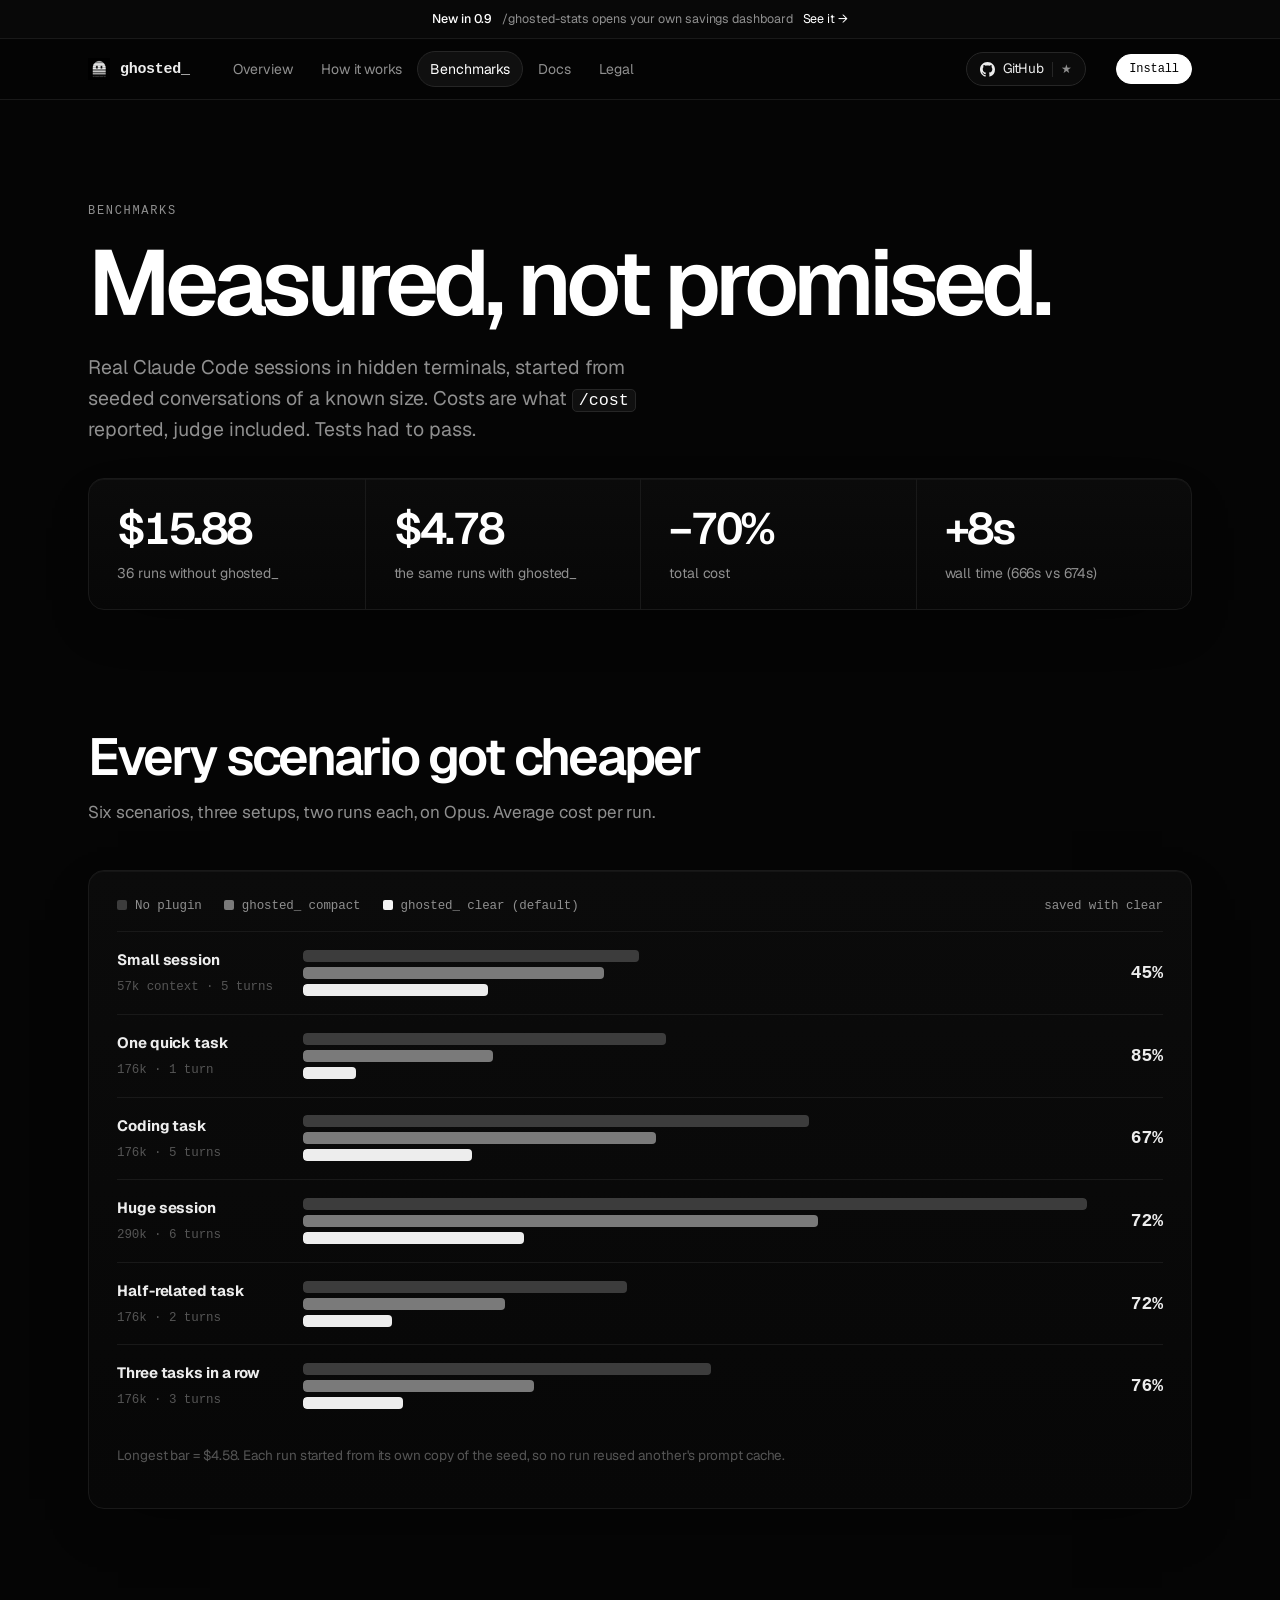
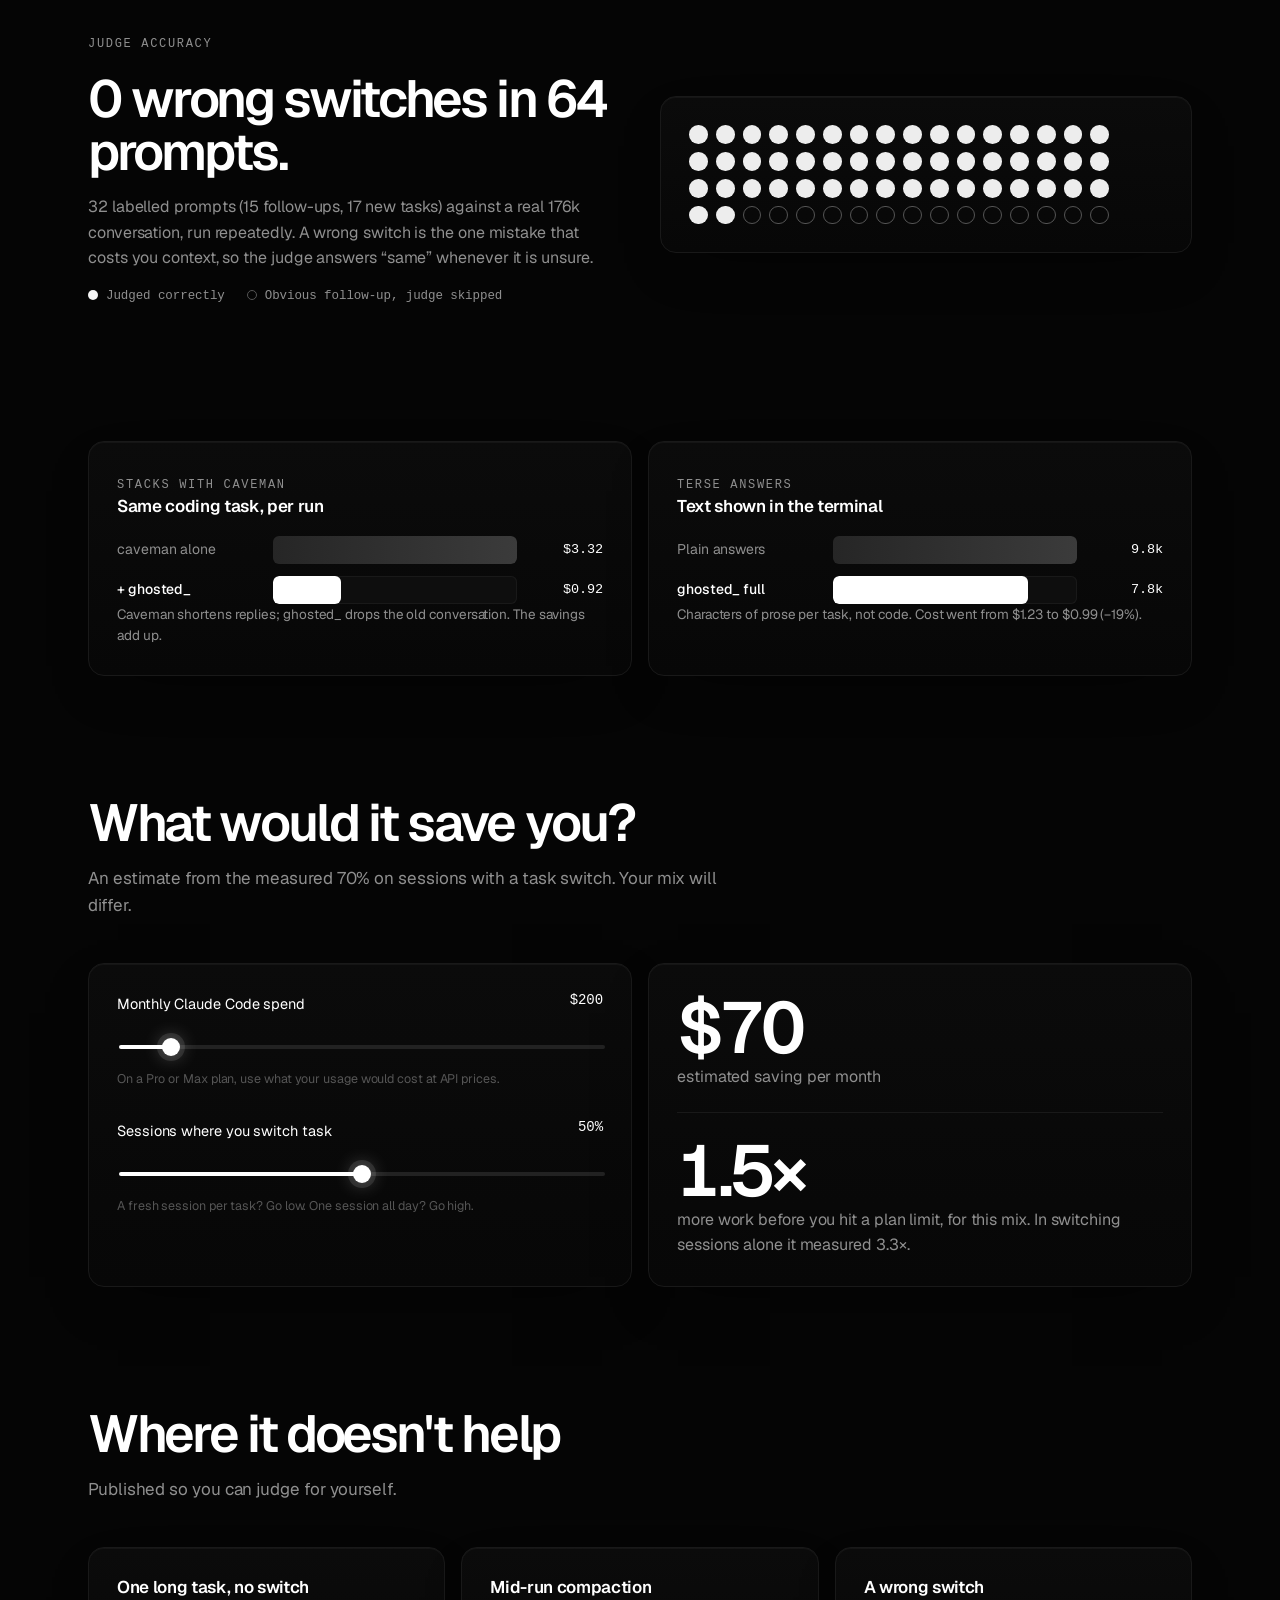
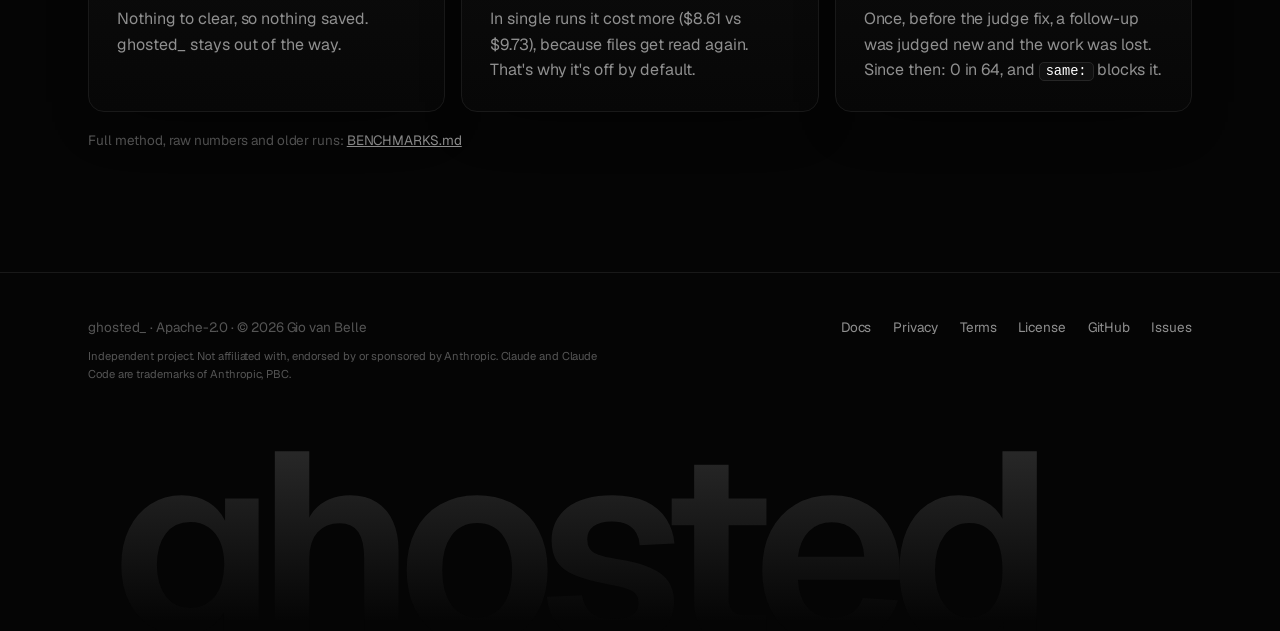
==== docs/benchmarks.html @ de655e30 "Site: new hero (short intro, one Install button, measured proof row, live context card); fix counter" ====
<!DOCTYPE html>
<html lang="en">
<head>
<meta charset="utf-8">
<meta name="viewport" content="width=device-width, initial-scale=1">
<title>Benchmarks · ghosted_</title>
<meta name="description" content="Measured cost of Claude Code sessions with and without ghosted_: 36 real Opus runs, per-scenario results, judge accuracy, terse mode and where it doesn't help.">
<link rel="canonical" href="https://giovanbelle.github.io/ghosted/benchmarks.html">
<meta name="theme-color" content="#000000">
<meta property="og:type" content="website">
<meta property="og:url" content="https://giovanbelle.github.io/ghosted/benchmarks.html">
<meta property="og:title" content="Benchmarks · ghosted_">
<meta property="og:description" content="Measured cost of Claude Code sessions with and without ghosted_: 36 real Opus runs, per-scenario results, judge accuracy, terse mode and where it doesn't help.">
<meta property="og:image" content="https://giovanbelle.github.io/ghosted/og.png">
<meta property="og:image:width" content="1200">
<meta property="og:image:height" content="630">
<meta name="twitter:card" content="summary_large_image">
<meta name="twitter:image" content="https://giovanbelle.github.io/ghosted/og.png">
<link rel="icon" href="favicon.png">
<link rel="preload" href="fonts/Geist-Variable.woff2" as="font" type="font/woff2" crossorigin>
<link rel="preload" href="fonts/instrument-serif-latin-400-italic.woff2" as="font" type="font/woff2" crossorigin>
<link rel="stylesheet" href="style.css?v=36f0c57c">
</head>
<body>
<a class="skip" href="#main">Skip to content</a>
<div class="announce"><a href="index.html#dash"><b>New in 0.9</b> /ghosted-stats opens your own savings dashboard <span>See it →</span></a></div>
<header class="top">
  <div class="wrap">
    <a class="brand" href="./"><img src="favicon.png" alt="ghosted_ home" width="24" height="24"><span>ghosted_</span></a>
    <nav class="tabs" aria-label="Pages"><a href="./">Overview</a><a href="how-it-works.html">How it works</a><a href="benchmarks.html" aria-current="page">Benchmarks</a><a href="docs.html">Docs</a><a href="legal.html">Legal</a></nav>
    <a class="ghbtn" href="https://github.com/giovanbelle/ghosted"><svg width="15" height="15" viewBox="0 0 16 16" fill="currentColor" aria-hidden="true"><path d="M8 0C3.58 0 0 3.58 0 8c0 3.54 2.29 6.53 5.47 7.59.4.07.55-.17.55-.38 0-.19-.01-.82-.01-1.49-2.01.37-2.53-.49-2.69-.94-.09-.23-.48-.94-.82-1.13-.28-.15-.68-.52-.01-.53.63-.01 1.08.58 1.23.82.72 1.21 1.87.87 2.33.66.07-.52.28-.87.51-1.07-1.78-.2-3.64-.89-3.64-3.95 0-.87.31-1.59.82-2.15-.08-.2-.36-1.02.08-2.12 0 0 .67-.21 2.2.82.64-.18 1.32-.27 2-.27.68 0 1.36.09 2 .27 1.53-1.04 2.2-.82 2.2-.82.44 1.1.16 1.92.08 2.12.51.56.82 1.27.82 2.15 0 3.07-1.87 3.75-3.65 3.95.29.25.54.73.54 1.48 0 1.07-.01 1.93-.01 2.2 0 .21.15.46.55.38A8.013 8.013 0 0016 8c0-4.42-3.58-8-8-8z"/></svg><span>GitHub</span><b id="stars">★</b></a>
    <a class="btn primary sm cta-sm" href="index.html#install">Install</a>
  </div>
</header>
<main id="main">
<style>
  .scn { display: grid; grid-template-columns: 170px 1fr 60px; gap: 6px 16px; align-items: center; padding: 16px 0; border-top: 1px solid var(--line); }
  .scn:first-of-type { border-top: 0; }
  .scn .lab b { display: block; font-size: 15px; }
  .scn .lab span { color: var(--faint); font: 12.5px var(--mono); }
  .scn .trio { display: grid; gap: 5px; }
  .scn .trio .tr { height: 12px; border-radius: 4px; background: var(--panel2); overflow: hidden; }
  .scn .trio .f { height: 100%; width: 0; border-radius: 4px; transition: width 1.2s var(--ease); }
  .scn .trio .f.a { background: #3c3c3c; } .scn .trio .f.b { background: #7a7a7a; } .scn .trio .f.c { background: var(--fg); }
  .scn .pct { font: 700 18px var(--mono); text-align: right; }
  .dots { display: grid; grid-template-columns: repeat(16, 1fr); gap: 8px; max-width: 420px; }
  .dots i { aspect-ratio: 1; border-radius: 50%; background: var(--fg); }
  .dots i.s { background: transparent; border: 1.5px solid #555; }
  @media (max-width: 900px) { .scn { grid-template-columns: 1fr 52px; } .scn .lab { grid-column: 1 / -1; } }
</style>
<div class="wrap">
  <section class="phead">
    <p class="kicker">Benchmarks</p>
    <h1>Measured, not promised.</h1>
    <p class="lede">Real Claude Code sessions in hidden terminals, started from seeded conversations of a known size. Costs are what <code>/cost</code> reported, judge included. Tests had to pass.</p>
    <div class="stats rv">
      <div><b>$15.88</b><span>36 runs without ghosted_</span></div>
      <div><b>$4.78</b><span>the same runs with ghosted_</span></div>
      <div><b data-count="-70" data-suffix="%">−70%</b><span>total cost</span></div>
      <div><b>+8s</b><span>wall time (666s vs 674s)</span></div>
    </div>
  </section>

  <section aria-labelledby="scn-h" style="padding-top:64px">
    <div class="shead rv"><h2 id="scn-h">Every scenario got cheaper</h2><p>Six scenarios, three setups, two runs each, on Opus. Average cost per run.</p></div>
    <div class="fig rv">
      <div class="legend"><span><i style="background:#3c3c3c"></i>No plugin</span><span><i style="background:#7a7a7a"></i>ghosted_ compact</span><span><i style="background:#f5f5f5"></i>ghosted_ clear (default)</span><span style="margin-left:auto">saved with clear</span></div>
      <div class="scn"><div class="lab"><b>Small session</b><span>57k context · 5 turns</span></div><div class="trio"><div class="tr"><div class="f a" data-w="42.8"></div></div><div class="tr"><div class="f b" data-w="38.4"></div></div><div class="tr"><div class="f c" data-w="23.6"></div></div></div><div class="pct">45%</div></div>
      <div class="scn"><div class="lab"><b>One quick task</b><span>176k · 1 turn</span></div><div class="trio"><div class="tr"><div class="f a" data-w="46.3"></div></div><div class="tr"><div class="f b" data-w="24.2"></div></div><div class="tr"><div class="f c" data-w="6.8"></div></div></div><div class="pct">85%</div></div>
      <div class="scn"><div class="lab"><b>Coding task</b><span>176k · 5 turns</span></div><div class="trio"><div class="tr"><div class="f a" data-w="64.6"></div></div><div class="tr"><div class="f b" data-w="45"></div></div><div class="tr"><div class="f c" data-w="21.6"></div></div></div><div class="pct">67%</div></div>
      <div class="scn"><div class="lab"><b>Huge session</b><span>290k · 6 turns</span></div><div class="trio"><div class="tr"><div class="f a" data-w="100"></div></div><div class="tr"><div class="f b" data-w="65.7"></div></div><div class="tr"><div class="f c" data-w="28.2"></div></div></div><div class="pct">72%</div></div>
      <div class="scn"><div class="lab"><b>Half-related task</b><span>176k · 2 turns</span></div><div class="trio"><div class="tr"><div class="f a" data-w="41.3"></div></div><div class="tr"><div class="f b" data-w="25.8"></div></div><div class="tr"><div class="f c" data-w="11.4"></div></div></div><div class="pct">72%</div></div>
      <div class="scn"><div class="lab"><b>Three tasks in a row</b><span>176k · 3 turns</span></div><div class="trio"><div class="tr"><div class="f a" data-w="52"></div></div><div class="tr"><div class="f b" data-w="29.5"></div></div><div class="tr"><div class="f c" data-w="12.7"></div></div></div><div class="pct">76%</div></div>
      <p class="note">Longest bar = $4.58. Each run started from its own copy of the seed, so no run reused another's prompt cache.</p>
    </div>
  </section>

  <section aria-labelledby="acc-h">
    <div class="grid2" style="gap:40px;align-items:center">
      <div class="rv">
        <p class="kicker">Judge accuracy</p>
        <h2 id="acc-h">0 wrong switches in 64 prompts.</h2>
        <p class="dim">32 labelled prompts (15 follow-ups, 17 new tasks) against a real 176k conversation, run repeatedly. A wrong switch is the one mistake that costs you context, so the judge answers “same” whenever it is unsure.</p>
        <div class="legend" style="margin-top:18px"><span><i style="background:#f5f5f5;border-radius:50%"></i>Judged correctly</span><span><i style="border:1.5px solid #555;border-radius:50%"></i>Obvious follow-up, judge skipped</span></div>
      </div>
      <div class="fig rv"><div class="dots" role="img" aria-label="64 dots: 50 judged correctly, 14 skipped the judge as obvious follow-ups, 0 wrong."><i></i><i></i><i></i><i></i><i></i><i></i><i></i><i></i><i></i><i></i><i></i><i></i><i></i><i></i><i></i><i></i><i></i><i></i><i></i><i></i><i></i><i></i><i></i><i></i><i></i><i></i><i></i><i></i><i></i><i></i><i></i><i></i><i></i><i></i><i></i><i></i><i></i><i></i><i></i><i></i><i></i><i></i><i></i><i></i><i></i><i></i><i></i><i></i><i></i><i></i><i class="s"></i><i class="s"></i><i class="s"></i><i class="s"></i><i class="s"></i><i class="s"></i><i class="s"></i><i class="s"></i><i class="s"></i><i class="s"></i><i class="s"></i><i class="s"></i><i class="s"></i><i class="s"></i></div></div>
    </div>
  </section>

  <section aria-labelledby="cav-h">
    <div class="grid2">
      <div class="panel rv">
        <p class="kicker">Stacks with caveman</p>
        <h3 id="cav-h">Same coding task, per run</h3>
        <div class="bars" style="margin-top:18px">
          <div class="bar"><span>caveman alone</span><div class="tr"><div class="f" data-w="100"></div></div><span class="v">$3.32</span></div>
          <div class="bar win"><span>+ ghosted_</span><div class="tr"><div class="f" data-w="28"></div></div><span class="v">$0.92</span></div>
        </div>
        <p class="note">Caveman shortens replies; ghosted_ drops the old conversation. The savings add up.</p>
      </div>
      <div class="panel rv">
        <p class="kicker">Terse answers</p>
        <h3>Text shown in the terminal</h3>
        <div class="bars" style="margin-top:18px">
          <div class="bar"><span>Plain answers</span><div class="tr"><div class="f" data-w="100"></div></div><span class="v">9.8k</span></div>
          <div class="bar win"><span>ghosted_ full</span><div class="tr"><div class="f" data-w="80"></div></div><span class="v">7.8k</span></div>
        </div>
        <p class="note">Characters of prose per task, not code. Cost went from $1.23 to $0.99 (−19%).</p>
      </div>
    </div>
  </section>

  <section aria-labelledby="calc-h">
    <div class="shead rv"><h2 id="calc-h">What would it save you?</h2><p>An estimate from the measured 70% on sessions with a task switch. Your mix will differ.</p></div>
    <div class="grid2">
      <div class="panel rv">
        <div class="field"><label for="spend">Monthly Claude Code spend <output id="spendOut" for="spend">$200</output></label><input id="spend" type="range" min="20" max="2000" step="10" value="200"><small>On a Pro or Max plan, use what your usage would cost at API prices.</small></div>
        <div class="field"><label for="share">Sessions where you switch task <output id="shareOut" for="share">50%</output></label><input id="share" type="range" min="0" max="100" step="5" value="50"><small>A fresh session per task? Go low. One session all day? Go high.</small></div>
      </div>
      <div class="panel rv" aria-live="polite" style="display:grid;gap:22px;align-content:center">
        <div><div class="big" id="saved">$70</div><p>estimated saving per month</p></div>
        <div style="height:1px;background:var(--line)"></div>
        <div><div class="big" id="mult">1.5×</div><p>more work before you hit a plan limit, for this mix. In switching sessions alone it measured 3.3×.</p></div>
      </div>
    </div>
  </section>

  <section aria-labelledby="no-h">
    <div class="shead rv"><h2 id="no-h">Where it doesn't help</h2><p>Published so you can judge for yourself.</p></div>
    <div class="grid3">
      <div class="panel rv"><h3>One long task, no switch</h3><p>Nothing to clear, so nothing saved. ghosted_ stays out of the way.</p></div>
      <div class="panel rv"><h3>Mid-run compaction</h3><p>In single runs it cost more ($8.61 vs $9.73), because files get read again. That's why it's off by default.</p></div>
      <div class="panel rv"><h3>A wrong switch</h3><p>Once, before the judge fix, a follow-up was judged new and the work was lost. Since then: 0 in 64, and <code>same:</code> blocks it.</p></div>
    </div>
    <p class="note">Full method, raw numbers and older runs: <a href="https://github.com/giovanbelle/ghosted/blob/main/BENCHMARKS.md">BENCHMARKS.md</a></p>
  </section>
</div>
</main>
<footer>
  <div class="wrap">
    <div>ghosted_ · Apache-2.0 · © 2026 Gio van Belle
      <small>Independent project. Not affiliated with, endorsed by or sponsored by Anthropic. Claude and Claude Code are trademarks of Anthropic, PBC.</small>
    </div>
    <div class="fl">
      <a href="docs.html">Docs</a>
      <a href="legal.html#privacy">Privacy</a>
      <a href="legal.html#terms">Terms</a>
      <a href="legal.html#license">License</a>
      <a href="https://github.com/giovanbelle/ghosted">GitHub</a>
      <a href="https://github.com/giovanbelle/ghosted/issues">Issues</a>
    </div>
  </div>
  <div class="wordmark" aria-hidden="true">ghosted_</div>
</footer>
<script src="site.js?v=36f0c57c"></script>
</body>
</html>
---- docs/style.css ----
@font-face { font-family: "Geist"; src: url(fonts/Geist-Variable.woff2) format("woff2"); font-weight: 100 900; font-display: swap; }
@font-face { font-family: "Geist Mono"; src: url(fonts/GeistMono-Variable.woff2) format("woff2"); font-weight: 100 900; font-display: swap; }
@font-face { font-family: "Instrument Serif"; src: url(fonts/instrument-serif-latin-400-italic.woff2) format("woff2"); font-style: italic; font-display: swap; }

:root {
  --bg: #050505; --fg: #ededed; --hi: #fff; --dim: #8f8f8f; --faint: #555; --line: #191919; --line2: #262626;
  --s1: #0b0b0b; --s2: #101010;
  --sans: "Geist", -apple-system, BlinkMacSystemFont, "Segoe UI", sans-serif;
  --mono: "Geist Mono", ui-monospace, "SF Mono", Menlo, monospace;
  --serif: "Instrument Serif", Georgia, serif;
  --ease: cubic-bezier(.16,1,.3,1);
}
* { box-sizing: border-box; }
html { background: var(--bg); color: var(--fg); scroll-behavior: smooth; }
body { margin: 0; font: 400 16px/1.6 var(--sans); -webkit-font-smoothing: antialiased; text-rendering: optimizeLegibility; letter-spacing: -0.005em; }
::selection { background: var(--hi); color: #000; }
a { color: inherit; }
:focus-visible { outline: 1.5px solid var(--hi); outline-offset: 3px; border-radius: 6px; }
.skip { position: absolute; left: -999px; }
.skip:focus { left: 16px; top: 16px; background: var(--hi); color: #000; padding: 8px 12px; z-index: 50; }
.sr { position: absolute; width: 1px; height: 1px; overflow: hidden; clip: rect(0 0 0 0); }
.wrap { max-width: 1160px; margin: 0 auto; padding: 0 28px; }
em, .serif { font-family: var(--serif); font-style: italic; font-weight: 400; letter-spacing: -0.01em; }
code { font-family: var(--mono); font-size: .86em; background: var(--s2); border: 1px solid var(--line2); padding: 1px 6px; border-radius: 5px; color: var(--hi); }

/* Top bar */
.top { position: sticky; top: 0; z-index: 30; background: rgba(5,5,5,.72); backdrop-filter: blur(18px) saturate(140%); -webkit-backdrop-filter: blur(18px) saturate(140%); border-bottom: 1px solid var(--line); }
.top .wrap { display: flex; align-items: center; gap: 30px; height: 60px; }
.brand { display: flex; align-items: center; gap: 10px; text-decoration: none; font: 600 15px/1 var(--mono); letter-spacing: -0.02em; flex: none; }
.brand img { width: 22px; height: 22px; }
.tabs { position: relative; display: flex; gap: 2px; flex: 1; overflow-x: auto; scrollbar-width: none; }
.tabs::-webkit-scrollbar { display: none; }
.tabs a { position: relative; z-index: 1; padding: 7px 13px; border-radius: 999px; text-decoration: none; color: var(--dim); font-size: 14px; white-space: nowrap; transition: color .25s; }
.tabs a:hover, .tabs a[aria-current="page"] { color: var(--hi); }
.tabs .pill { position: absolute; z-index: 0; top: 0; left: 0; height: 100%; border-radius: 999px; background: var(--s2); border: 1px solid var(--line2); transition: transform .45s var(--ease), width .45s var(--ease); pointer-events: none; }
.ghbtn { flex: none; display: inline-flex; align-items: center; gap: 8px; text-decoration: none; font-size: 13.5px; height: 34px; padding: 0 13px; border-radius: 999px; border: 1px solid var(--line2); background: var(--s1); transition: border-color .25s; }
.ghbtn:hover { border-color: #444; }
.ghbtn b { font: 500 12px var(--mono); color: var(--dim); padding-left: 8px; border-left: 1px solid var(--line2); }

/* Buttons */
.btn { position: relative; display: inline-flex; align-items: center; justify-content: center; gap: 9px; height: 44px; padding: 0 20px; border-radius: 999px; font: 500 14.5px/1 var(--sans); text-decoration: none; color: var(--hi); background: var(--s1); border: 1px solid var(--line2); cursor: pointer; transition: border-color .25s, background .25s, transform .4s var(--ease); }
.btn:hover { border-color: #4a4a4a; background: var(--s2); }
.btn.primary { color: #000; background: var(--hi); border-color: var(--hi); }
.btn.primary:hover { background: #e6e6e6; border-color: #e6e6e6; }
.btn.sm { height: 30px; padding: 0 12px; font: 500 12px/1 var(--mono); }
.btn svg { width: 15px; height: 15px; transition: transform .35s var(--ease); }

.row-cta { display: flex; gap: 10px; flex-wrap: wrap; align-items: center; }

/* Type */
.kicker { display: inline-flex; align-items: center; gap: 10px; font: 500 12px/1 var(--mono); text-transform: uppercase; letter-spacing: .14em; color: var(--dim); margin: 0 0 22px; }

h1 { font: 600 clamp(44px, 7.4vw, 92px)/.95 var(--sans); letter-spacing: -0.055em; margin: 0 0 26px; color: var(--hi); }
h1 em { font-size: 1.08em; letter-spacing: -0.02em; }
h2 { font: 600 clamp(30px, 4.4vw, 52px)/1.02 var(--sans); letter-spacing: -0.045em; margin: 0 0 16px; color: var(--hi); }
h2 em { font-size: 1.1em; }
h3 { font: 600 17px/1.3 var(--sans); letter-spacing: -0.02em; margin: 0 0 8px; color: var(--hi); }
.lede { color: var(--dim); font-size: clamp(17px, 1.9vw, 19.5px); line-height: 1.55; max-width: 600px; margin: 0 0 34px; }
.lede b { color: var(--hi); font-weight: 500; }
.dim { color: var(--dim); }
.note { color: var(--faint); font-size: 13.5px; margin-top: 18px; }
.note a { color: var(--dim); }

/* Layout */
.phead { padding: 96px 0 56px; position: relative; }
section { padding: 120px 0 0; }
.shead { max-width: 660px; margin-bottom: 44px; }
.shead p { color: var(--dim); margin: 0; font-size: 17px; }
.grid2 { display: grid; grid-template-columns: repeat(2, 1fr); gap: 16px; }
.grid3 { display: grid; grid-template-columns: repeat(3, 1fr); gap: 16px; }
.grid4 { display: grid; grid-template-columns: repeat(4, 1fr); gap: 16px; }
.grid2 > *, .grid3 > *, .grid4 > *, .closer > *, .tabbody > * { min-width: 0; }

/* Surfaces */
.panel, .fig, .tablewrap, .stats, .term, .install, .closer {
  position: relative; border-radius: 16px; background: linear-gradient(180deg, var(--s1), #070707);
  border: 1px solid var(--line); box-shadow: inset 0 1px 0 rgba(255,255,255,.04), 0 20px 60px -30px rgba(0,0,0,.8);
}
.panel { padding: 28px; overflow: hidden; }
.panel p { color: var(--dim); margin: 0; }

/* Stats */
.stats { display: grid; grid-template-columns: repeat(4, 1fr); }
.stats > div { padding: 28px 28px 26px; border-left: 1px solid var(--line); }
.stats > div:first-child { border-left: 0; }
.stats b { display: block; font: 600 44px/1 var(--sans); letter-spacing: -0.05em; color: var(--hi); margin-bottom: 12px; font-variant-numeric: tabular-nums; }
.stats span { color: var(--dim); font-size: 14px; line-height: 1.45; display: block; }


/* Install */
.install { padding: 16px 100px 16px 20px; font: 13.5px/1.95 var(--mono); overflow-x: auto; white-space: nowrap; color: var(--hi); }
.install .p { color: var(--faint); user-select: none; }
.install .btn { position: absolute; top: 12px; right: 12px; }

/* Terminal */
.term { overflow: hidden; }
.tbar { display: flex; align-items: center; gap: 7px; padding: 13px 16px; border-bottom: 1px solid var(--line); background: rgba(255,255,255,.012); }
.tbar i { width: 10px; height: 10px; border-radius: 50%; background: #1f1f1f; box-shadow: inset 0 0 0 1px #2a2a2a; }
.tbar span { margin-left: 8px; font: 12px var(--mono); color: var(--faint); }
.tbar .ctx { margin-left: auto; font: 500 12px var(--mono); color: var(--dim); display: flex; gap: 10px; align-items: center; }
.tbar .ctx b { color: var(--hi); font-weight: 600; min-width: 4ch; text-align: right; font-variant-numeric: tabular-nums; }
.tbar .meter { width: 90px; height: 4px; border-radius: 9px; background: #1c1c1c; overflow: hidden; }
.tbar .meter i { display: block; width: 88%; height: 100%; border-radius: 9px; background: var(--hi); box-shadow: none; transition: width 1.2s var(--ease); }
.tlog { padding: 20px 22px 24px; font: 13px/1.85 var(--mono); color: #c9c9c9; }
.tlog .l { white-space: pre-wrap; }
.tlog .u::before { content: "› "; color: var(--faint); }
.tlog .u { color: var(--hi); }
.tlog .g { color: var(--hi); font-weight: 600; }
.tlog .d { color: var(--faint); }
.tlog .old { color: #7a7a7a; }
.js .tlog .l { opacity: 0; transform: translateY(4px); filter: blur(4px); transition: opacity .5s var(--ease), transform .5s var(--ease), filter .5s var(--ease); }
.js .tlog .l.on { opacity: 1; transform: none; filter: none; }
.js .tlog .l.gone { opacity: 0; transform: translateY(-10px); filter: blur(10px); transition-duration: 1.1s; }

/* Figures & bars */
.fig { padding: 28px; margin: 0; }
.fig svg { display: block; width: 100%; height: auto; }
.fig figcaption { color: var(--faint); font-size: 13.5px; margin-top: 16px; }
.legend { display: flex; gap: 22px; flex-wrap: wrap; font: 12.5px var(--mono); color: var(--dim); margin-bottom: 18px; }
.legend i { display: inline-block; width: 10px; height: 10px; border-radius: 2px; margin-right: 8px; vertical-align: -1px; }
.bars { display: grid; gap: 12px; }
.bar { display: grid; grid-template-columns: 140px 1fr 70px; gap: 16px; align-items: center; font-size: 14px; color: var(--dim); }
.bar .tr { height: 28px; border-radius: 6px; background: #0e0e0e; box-shadow: inset 0 0 0 1px var(--line); overflow: hidden; }
.bar .f { height: 100%; width: 0; border-radius: 6px; background: linear-gradient(90deg, #262626, #3b3b3b); transition: width 1.6s var(--ease); }
.bar.win { color: var(--hi); font-weight: 500; }
.bar.win .f { background: var(--hi); }
.bar .v { font: 500 13.5px var(--mono); text-align: right; color: var(--hi); }

/* In-page tabs */
.tablist { position: relative; display: inline-flex; gap: 2px; padding: 4px; border: 1px solid var(--line); border-radius: 999px; background: var(--s1); margin-bottom: 22px; flex-wrap: wrap; }
.tablist button { position: relative; z-index: 1; border: 0; background: transparent; color: var(--dim); font: 500 14px var(--sans); padding: 8px 16px; border-radius: 999px; cursor: pointer; transition: color .3s; }
.tablist button:hover { color: var(--hi); }
.tablist button[aria-selected="true"] { color: #000; }
.tablist .pill { position: absolute; z-index: 0; top: 4px; left: 0; height: calc(100% - 8px); border-radius: 999px; background: var(--hi); transition: transform .5s var(--ease), width .5s var(--ease); }
[role="tabpanel"] { animation: fadein .5s var(--ease); }
[role="tabpanel"][hidden] { display: none; }
@keyframes fadein { from { opacity: 0; transform: translateY(6px); } }
.tabbody { display: grid; grid-template-columns: 1fr 1.15fr; gap: 32px; align-items: center; }
.tabbody ul { margin: 18px 0 0; padding: 0; list-style: none; color: var(--dim); font-size: 15px; }
.tabbody li { padding: 10px 0 10px 26px; position: relative; border-top: 1px solid var(--line); }
.tabbody li::before { content: ""; position: absolute; left: 2px; top: 22px; width: 10px; height: 1px; background: var(--hi); }

/* Tables */
.tablewrap { overflow-x: auto; }
table { width: 100%; border-collapse: collapse; font-size: 14.5px; }
th, td { padding: 15px 20px; text-align: left; border-bottom: 1px solid var(--line); vertical-align: top; }
tr:last-child td { border-bottom: 0; }
thead th { font: 500 11.5px var(--mono); text-transform: uppercase; letter-spacing: .1em; color: var(--faint); }
td { color: var(--dim); }
td:first-child { color: var(--hi); }
tbody tr { transition: background .2s; }
tbody tr:hover { background: rgba(255,255,255,.018); }
.us { background: rgba(255,255,255,.035); color: var(--hi) !important; }
.ok::before, .no::before { display: inline-block; width: 20px; }
.ok::before { content: "✓"; color: var(--hi); }
.no::before { content: "—"; color: var(--faint); }

/* Steps */
.steps { display: grid; grid-template-columns: repeat(3, 1fr); gap: 16px; counter-reset: st; }
.steps .panel { padding-top: 72px; }
.steps .panel > h3::before { counter-increment: st; content: "0" counter(st); position: absolute; top: 26px; left: 28px; font: 500 12px var(--mono); color: var(--faint); letter-spacing: .1em; }

/* Calculator */
.field { margin-bottom: 30px; }
.field:last-child { margin-bottom: 0; }
.field label { display: flex; justify-content: space-between; font-size: 14.5px; margin-bottom: 16px; color: var(--hi); }
.field output { font: 500 14px var(--mono); }
.field small { display: block; color: var(--faint); font-size: 12.5px; margin-top: 12px; }
input[type=range] { -webkit-appearance: none; appearance: none; width: 100%; height: 4px; border-radius: 9px; background: linear-gradient(90deg, var(--hi) var(--p, 50%), #222 var(--p, 50%)); cursor: pointer; }
input[type=range]::-webkit-slider-thumb { -webkit-appearance: none; width: 18px; height: 18px; border-radius: 50%; background: var(--hi); box-shadow: 0 0 0 5px rgba(255,255,255,.1), 0 0 20px rgba(255,255,255,.4); transition: box-shadow .2s; }
input[type=range]:hover::-webkit-slider-thumb { box-shadow: 0 0 0 8px rgba(255,255,255,.12), 0 0 24px rgba(255,255,255,.5); }
input[type=range]::-moz-range-thumb { width: 18px; height: 18px; border: 0; border-radius: 50%; background: var(--hi); }
.big { font: 600 clamp(48px, 6vw, 72px)/1 var(--sans); letter-spacing: -0.055em; color: var(--hi); font-variant-numeric: tabular-nums; }

/* FAQ */
details { border-bottom: 1px solid var(--line); }
details:first-of-type { border-top: 1px solid var(--line); }
summary { list-style: none; cursor: pointer; padding: 20px 0; display: flex; justify-content: space-between; align-items: center; gap: 20px; font-weight: 500; color: var(--hi); }
summary::-webkit-details-marker { display: none; }
summary::after { content: ""; flex: none; width: 22px; height: 22px; border-radius: 50%; border: 1px solid var(--line2); background: linear-gradient(var(--dim), var(--dim)) center / 9px 1px no-repeat, linear-gradient(var(--dim), var(--dim)) center / 1px 9px no-repeat; transition: transform .4s var(--ease); }
details[open] summary::after { transform: rotate(45deg); }
details p { color: var(--dim); margin: -6px 0 20px; max-width: 760px; }

/* Legal */
.legal { max-width: 760px; }
.legal h2 { font-size: 30px; margin-top: 8px; }
.legal h3 { margin-top: 30px; }
.legal p, .legal li { color: #bdbdbd; }
.legal ul { padding-left: 20px; }
.legal .upd { color: var(--faint); font: 12px var(--mono); }
.callout { border: 1px solid var(--line2); border-left: 2px solid var(--hi); border-radius: 10px; padding: 16px 20px; background: var(--s1); color: var(--dim); font-size: 15px; }

/* Closer */
.closer { margin-top: 140px; padding: 72px 48px; display: grid; grid-template-columns: 1fr 1.1fr; gap: 40px; align-items: center; overflow: hidden; }
.closer h2 { margin: 0 0 10px; }
.closer p { color: var(--dim); margin: 0 0 26px; }
.closer .install { font-size: 13px; }

/* Footer */
footer { margin-top: 120px; border-top: 1px solid var(--line); padding: 44px 0 0; color: var(--faint); font-size: 13.5px; overflow: hidden; }
footer .wrap { display: flex; justify-content: space-between; flex-wrap: wrap; gap: 16px; }
footer .fl { display: flex; gap: 22px; flex-wrap: wrap; }
footer a { color: var(--dim); text-decoration: none; transition: color .2s; }
footer a:hover { color: var(--hi); }
footer small { display: block; margin-top: 8px; max-width: 520px; }
.wordmark { font: 600 clamp(80px, 21vw, 300px)/.8 var(--sans); letter-spacing: -0.07em; text-align: center; margin: 56px 0 -0.08em; color: transparent; background: linear-gradient(180deg, #2a2a2a, #050505 85%); -webkit-background-clip: text; background-clip: text; user-select: none; white-space: nowrap; }

/* Motion */
.js .rv { opacity: 0; transform: translateY(12px); transition: opacity .7s var(--ease), transform .7s var(--ease); transition-delay: var(--d, 0ms); }
.js .rv.in { opacity: 1; transform: none; }
.draw { stroke-dasharray: var(--len, 2000); stroke-dashoffset: 0; }
.js .draw { stroke-dashoffset: var(--len, 2000); transition: stroke-dashoffset 2.2s var(--ease) .3s; }
.js .in .draw { stroke-dashoffset: 0; }
.js .hatch { opacity: 0; transition: opacity 1s var(--ease) 1.6s; }
.js .in .hatch { opacity: 1; }

@media (max-width: 900px) {
  .grid2, .grid3, .grid4, .steps, .tabbody, .closer { grid-template-columns: 1fr; }
  .stats { grid-template-columns: repeat(2, 1fr); }
  .stats > div:nth-child(3) { border-left: 0; }
  .stats > div:nth-child(n+3) { border-top: 1px solid var(--line); }
  .stats > div { padding: 20px; }
  .stats b { font-size: 32px; }
  .bar { grid-template-columns: 96px 1fr 60px; font-size: 13px; }
  .tlog { font-size: 11.5px; }
  .ghbtn span { display: none; }
  .top .wrap { gap: 12px; }
  .brand span { display: none; }
  .closer { padding: 40px 22px; }
  .fig { overflow-x: auto; }
  .fig svg { min-width: 620px; }
  section { padding-top: 88px; }
}
@media (prefers-reduced-motion: reduce) {
  html { scroll-behavior: auto; }
  *, *::before, *::after { transition: none !important; animation: none !important; }
}
.js .tlog .l { max-height: 3.8em; }
.js .tlog .l.gone { max-height: 0; transition: opacity 1.1s var(--ease), transform 1.1s var(--ease), filter 1.1s var(--ease), max-height .8s var(--ease) .6s; }

.replay { position: absolute; right: 14px; bottom: 14px; }
.top .cta-sm { flex: none; }

/* Announcement bar */
.announce { border-bottom: 1px solid var(--line); background: #080808; text-align: center; font-size: 12.5px; }
.announce a { display: inline-flex; gap: 10px; padding: 9px 16px; color: var(--dim); text-decoration: none; }
.announce b { color: var(--hi); font-weight: 500; }
.announce span { color: var(--hi); }
.announce a:hover span { text-decoration: underline; }

/* Docs layout: sidebar, content, on-this-page */
.docs { display: grid; grid-template-columns: 220px minmax(0, 1fr) 190px; gap: 56px; padding-top: 48px; }
.dnav, .toc { position: sticky; top: 84px; align-self: start; font-size: 14px; }
.dnav .h, .toc .h { font: 500 11px var(--mono); letter-spacing: .12em; text-transform: uppercase; color: var(--faint); margin: 0 0 10px; }
.dnav a { display: block; padding: 6px 10px; margin-left: -10px; border-radius: 7px; color: var(--dim); text-decoration: none; }
.dnav a:hover { color: var(--hi); }
.dnav a.on { background: var(--s2); color: var(--hi); }
.dnav .grp + .grp { margin-top: 22px; }
.toc a { display: block; padding: 4px 0 4px 12px; border-left: 1px solid var(--line); color: var(--faint); text-decoration: none; font-size: 13px; }
.toc a.on { color: var(--hi); border-left-color: var(--hi); }
.doc { max-width: 720px; }
.doc .crumbs { font-size: 13px; color: var(--faint); margin-bottom: 18px; }
.doc h1 { font-size: clamp(34px, 4.4vw, 48px); letter-spacing: -0.04em; line-height: 1.05; }
.doc h2 { font-size: 26px; letter-spacing: -0.03em; margin: 56px 0 14px; scroll-margin-top: 90px; }
.doc p, .doc li { color: #bdbdbd; }
.doc .tablewrap { margin: 18px 0; }
.doc pre { background: var(--s1); border: 1px solid var(--line); border-radius: 12px; padding: 16px 18px; font: 13.5px/1.8 var(--mono); color: var(--hi); overflow-x: auto; }
@media (max-width: 1100px) { .docs { grid-template-columns: 200px minmax(0, 1fr); } .toc { display: none; } }
@media (max-width: 800px) { .docs { grid-template-columns: 1fr; } .dnav { position: static; } }
.doc td:first-child { white-space: nowrap; }
.js .tlog pre.l { max-height: none; }

/* Try-it playground */
.play .pin { display: flex; align-items: center; gap: 12px; border: 1px solid var(--line2); border-radius: 14px; background: var(--s1); padding: 8px 8px 8px 18px; font: 15px var(--mono); transition: border-color .2s; }
.play .pin:focus-within { border-color: #555; }
.play .pin span { color: var(--faint); }
.play .pin input { flex: 1; min-width: 0; background: none; border: 0; outline: 0; color: var(--hi); font: inherit; padding: 8px 0; }
.play .pin input::placeholder { color: #4a4a4a; }
.chips { display: flex; flex-wrap: wrap; gap: 8px; margin: 14px 0 22px; }
.chips button { border: 1px solid var(--line2); background: transparent; color: var(--dim); border-radius: 999px; padding: 7px 13px; font: 13px var(--sans); cursor: pointer; transition: color .2s, border-color .2s, background .2s; }
.chips button:hover { color: var(--hi); border-color: #4a4a4a; background: var(--s2); }
.pgrid { display: grid; grid-template-columns: 300px minmax(0, 1fr); gap: 16px; }
.steps2 { list-style: none; margin: 0; padding: 0; display: grid; gap: 8px; align-content: start; }
.steps2 li { border: 1px solid var(--line); border-radius: 12px; padding: 14px 16px; background: var(--s1); transition: border-color .35s, background .35s, opacity .35s; }
.steps2 li b { display: block; font-weight: 500; color: var(--dim); font-size: 14.5px; transition: color .35s; }
.steps2 li span { font-size: 13px; color: var(--faint); }
.steps2 li.on { border-color: #4a4a4a; background: var(--s2); }
.steps2 li.on b { color: var(--hi); }
.steps2 li.skip { opacity: .35; }
.steps2 li.hit { border-color: var(--hi); }
.play .tlog { min-height: 250px; }
.play .tlog > div { white-space: pre-wrap; }
.play .caret::after { content: "▍"; animation: blink 1s steps(1) infinite; color: var(--hi); }
@keyframes blink { 50% { opacity: 0; } }
@media (max-width: 900px) { .pgrid { grid-template-columns: 1fr; } }
.dashframe { transition: border-color .3s, box-shadow .3s; }
.dashframe.live { border-color: #5a5a5a; box-shadow: 0 0 0 1px #5a5a5a, 0 40px 120px -40px rgba(0,0,0,.9); }
.tlog .typing::after { content: "▍"; color: var(--hi); animation: blink 1s steps(1) infinite; }
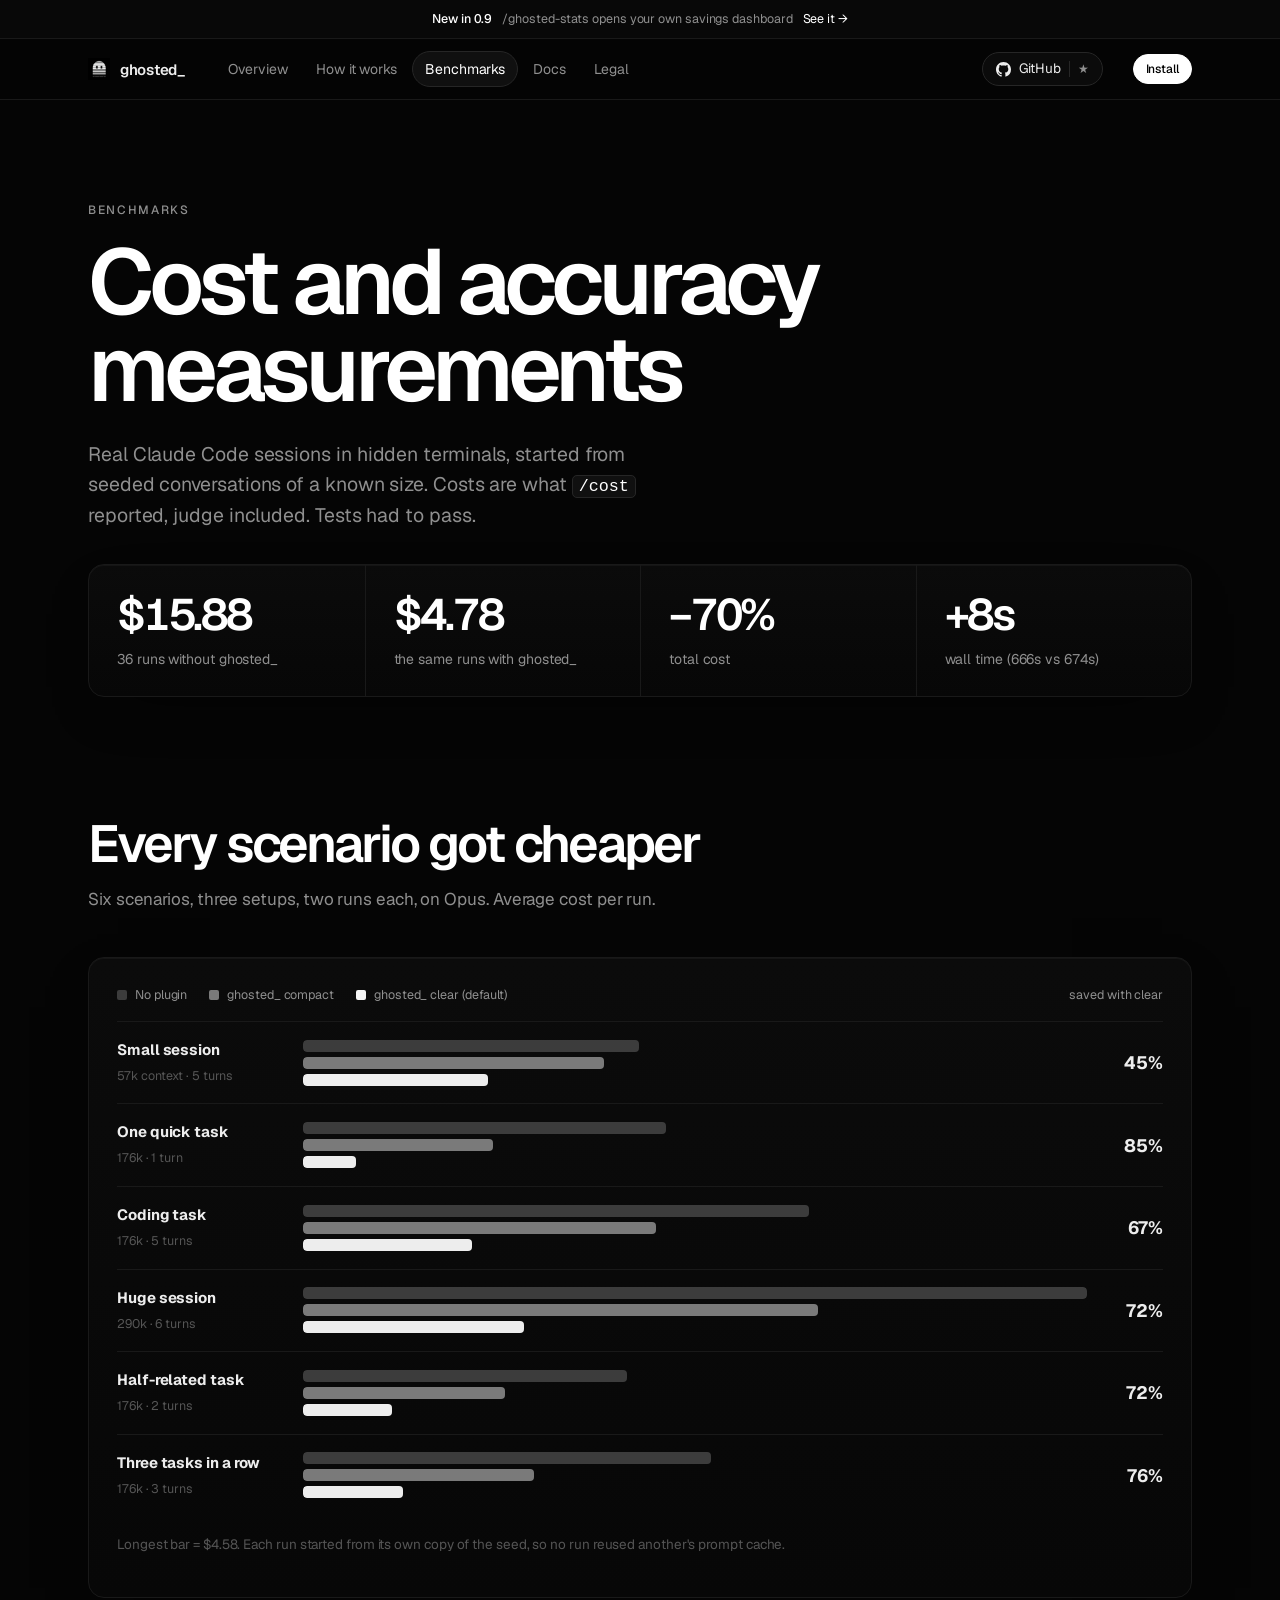
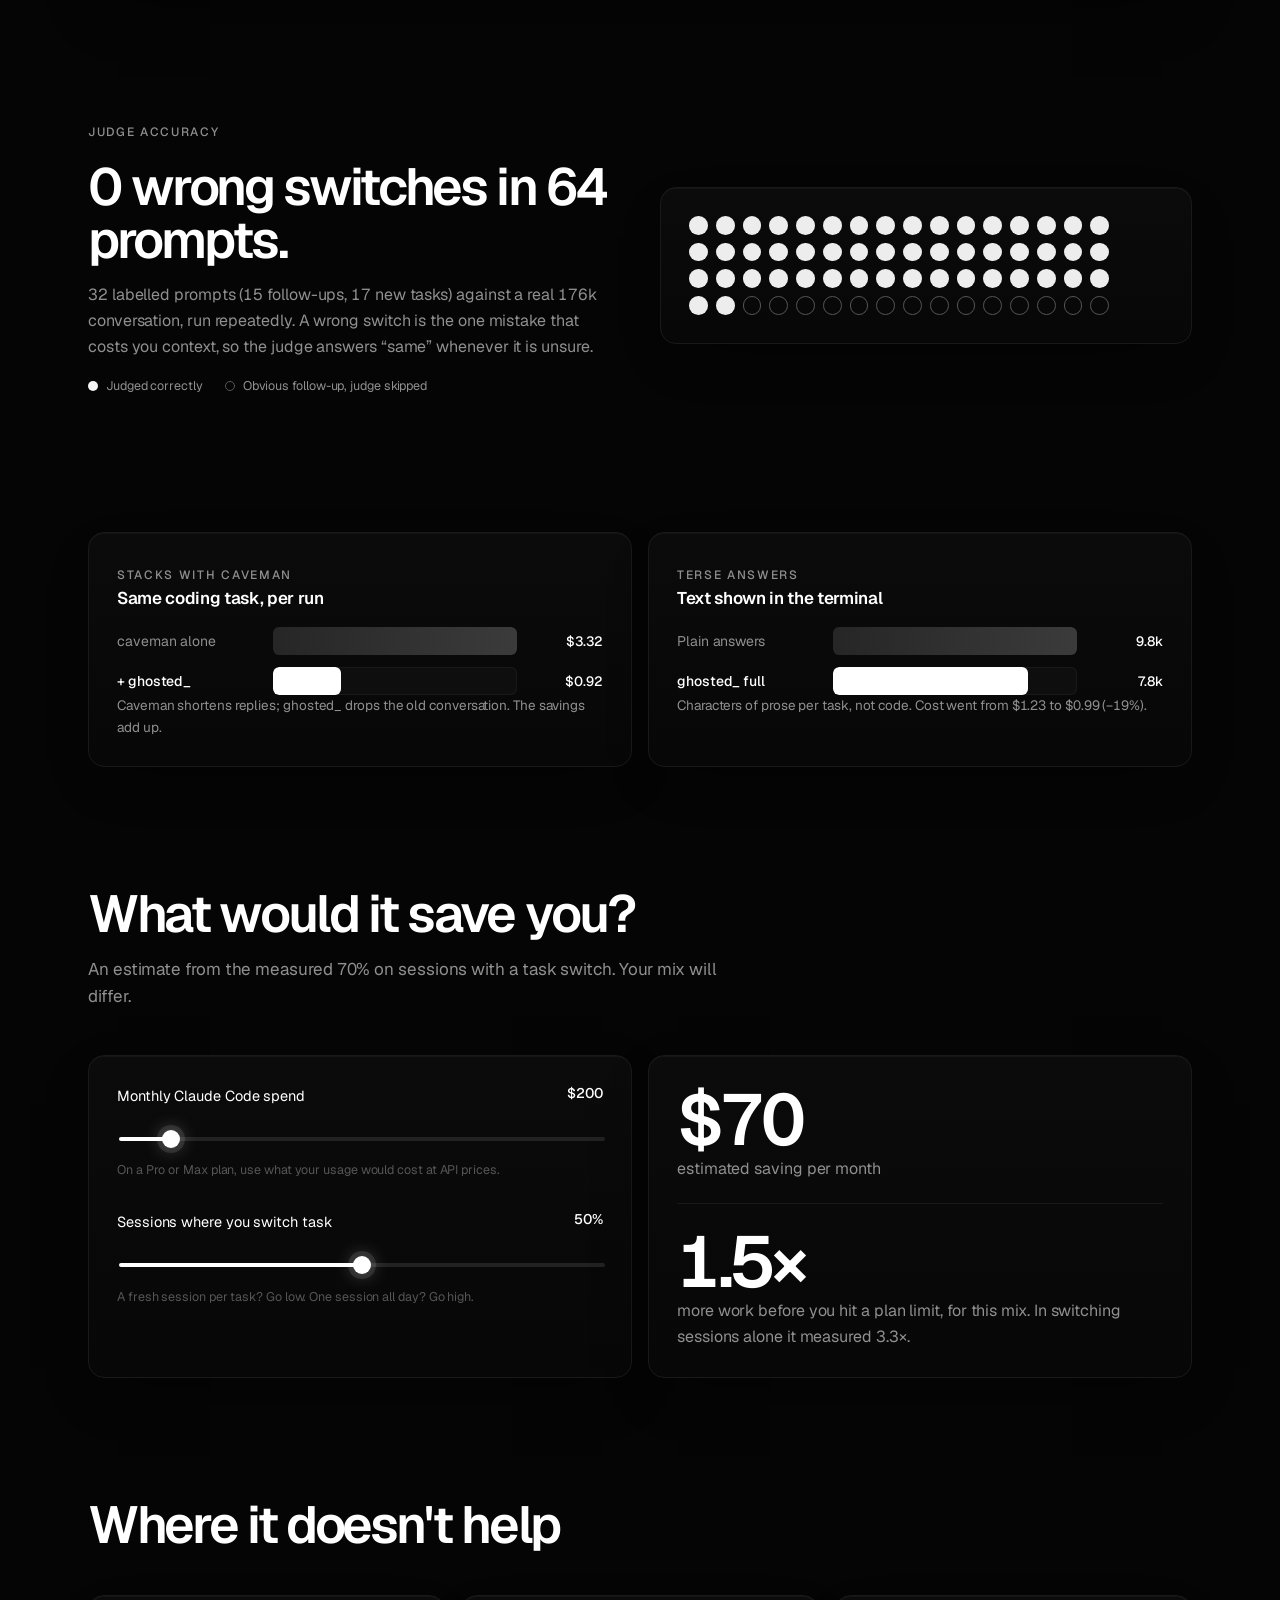
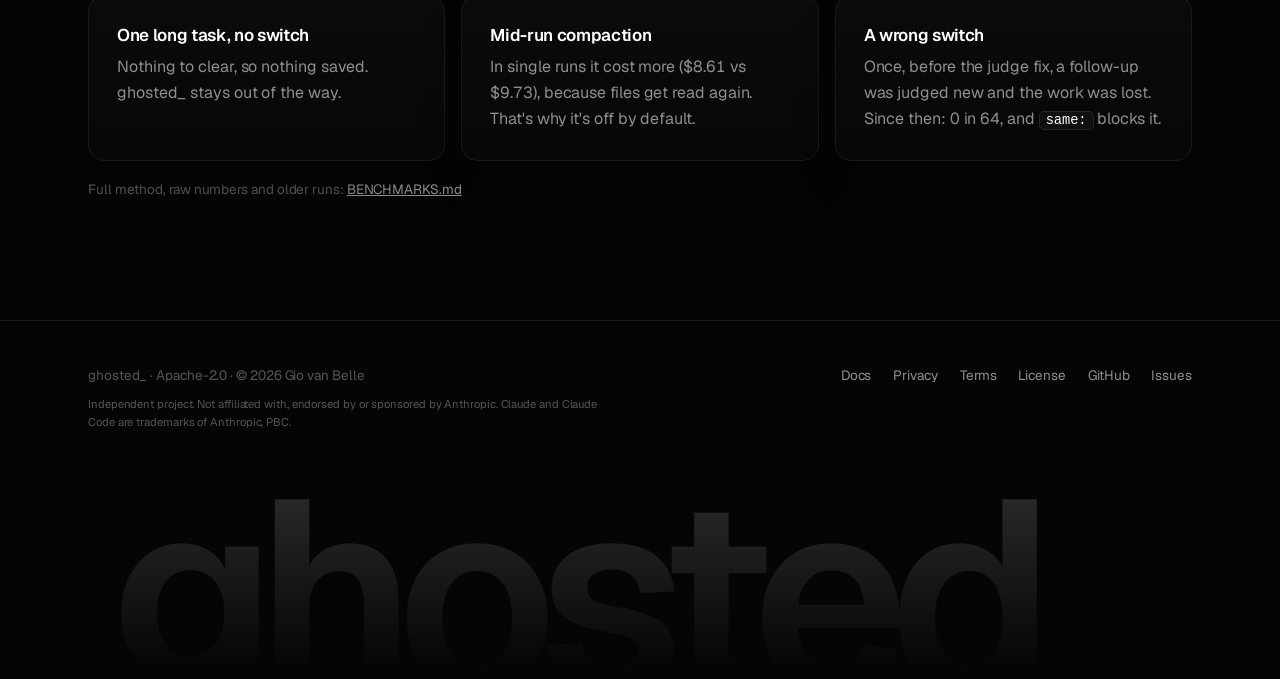
==== commit d3836fc5: "Site: plain headings instead of slogans, one font (Geist; system monospace only for code), mascot ba" ====
--- a/docs/benchmarks.html
+++ b/docs/benchmarks.html
@@ -18,8 +18,7 @@
 <meta name="twitter:image" content="https://giovanbelle.github.io/ghosted/og.png">
 <link rel="icon" href="favicon.png">
 <link rel="preload" href="fonts/Geist-Variable.woff2" as="font" type="font/woff2" crossorigin>
-<link rel="preload" href="fonts/instrument-serif-latin-400-italic.woff2" as="font" type="font/woff2" crossorigin>
-<link rel="stylesheet" href="style.css?v=36f0c57c">
+<link rel="stylesheet" href="style.css?v=0aa25c16">
 </head>
 <body>
 <a class="skip" href="#main">Skip to content</a>
@@ -51,7 +50,7 @@
 <div class="wrap">
   <section class="phead">
     <p class="kicker">Benchmarks</p>
-    <h1>Measured, not promised.</h1>
+    <h1>Cost and accuracy measurements</h1>
     <p class="lede">Real Claude Code sessions in hidden terminals, started from seeded conversations of a known size. Costs are what <code>/cost</code> reported, judge included. Tests had to pass.</p>
     <div class="stats rv">
       <div><b>$15.88</b><span>36 runs without ghosted_</span></div>
@@ -126,7 +125,7 @@
   </section>
 
   <section aria-labelledby="no-h">
-    <div class="shead rv"><h2 id="no-h">Where it doesn't help</h2><p>Published so you can judge for yourself.</p></div>
+    <div class="shead rv"><h2 id="no-h">Where it doesn't help</h2></div>
     <div class="grid3">
       <div class="panel rv"><h3>One long task, no switch</h3><p>Nothing to clear, so nothing saved. ghosted_ stays out of the way.</p></div>
       <div class="panel rv"><h3>Mid-run compaction</h3><p>In single runs it cost more ($8.61 vs $9.73), because files get read again. That's why it's off by default.</p></div>
@@ -152,6 +151,6 @@
   </div>
   <div class="wordmark" aria-hidden="true">ghosted_</div>
 </footer>
-<script src="site.js?v=36f0c57c"></script>
+<script src="site.js?v=0aa25c16"></script>
 </body>
 </html>
--- a/docs/style.css
+++ b/docs/style.css
@@ -1,13 +1,11 @@
 @font-face { font-family: "Geist"; src: url(fonts/Geist-Variable.woff2) format("woff2"); font-weight: 100 900; font-display: swap; }
-@font-face { font-family: "Geist Mono"; src: url(fonts/GeistMono-Variable.woff2) format("woff2"); font-weight: 100 900; font-display: swap; }
-@font-face { font-family: "Instrument Serif"; src: url(fonts/instrument-serif-latin-400-italic.woff2) format("woff2"); font-style: italic; font-display: swap; }
 
 :root {
   --bg: #050505; --fg: #ededed; --hi: #fff; --dim: #8f8f8f; --faint: #555; --line: #191919; --line2: #262626;
   --s1: #0b0b0b; --s2: #101010;
   --sans: "Geist", -apple-system, BlinkMacSystemFont, "Segoe UI", sans-serif;
-  --mono: "Geist Mono", ui-monospace, "SF Mono", Menlo, monospace;
-  --serif: "Instrument Serif", Georgia, serif;
+  --mono: var(--sans);
+  --code: ui-monospace, "SF Mono", Menlo, Consolas, monospace;
   --ease: cubic-bezier(.16,1,.3,1);
 }
 * { box-sizing: border-box; }
@@ -20,8 +18,7 @@
 .skip:focus { left: 16px; top: 16px; background: var(--hi); color: #000; padding: 8px 12px; z-index: 50; }
 .sr { position: absolute; width: 1px; height: 1px; overflow: hidden; clip: rect(0 0 0 0); }
 .wrap { max-width: 1160px; margin: 0 auto; padding: 0 28px; }
-em, .serif { font-family: var(--serif); font-style: italic; font-weight: 400; letter-spacing: -0.01em; }
-code { font-family: var(--mono); font-size: .86em; background: var(--s2); border: 1px solid var(--line2); padding: 1px 6px; border-radius: 5px; color: var(--hi); }
+code { font-family: var(--code); font-size: .86em; background: var(--s2); border: 1px solid var(--line2); padding: 1px 6px; border-radius: 5px; color: var(--hi); }
 
 /* Top bar */
 .top { position: sticky; top: 0; z-index: 30; background: rgba(5,5,5,.72); backdrop-filter: blur(18px) saturate(140%); -webkit-backdrop-filter: blur(18px) saturate(140%); border-bottom: 1px solid var(--line); }
@@ -88,7 +85,7 @@
 
 
 /* Install */
-.install { padding: 16px 100px 16px 20px; font: 13.5px/1.95 var(--mono); overflow-x: auto; white-space: nowrap; color: var(--hi); }
+.install { padding: 16px 100px 16px 20px; font: 13px/1.95 var(--code); overflow-x: auto; white-space: nowrap; color: var(--hi); }
 .install .p { color: var(--faint); user-select: none; }
 .install .btn { position: absolute; top: 12px; right: 12px; }
 
@@ -101,7 +98,7 @@
 .tbar .ctx b { color: var(--hi); font-weight: 600; min-width: 4ch; text-align: right; font-variant-numeric: tabular-nums; }
 .tbar .meter { width: 90px; height: 4px; border-radius: 9px; background: #1c1c1c; overflow: hidden; }
 .tbar .meter i { display: block; width: 88%; height: 100%; border-radius: 9px; background: var(--hi); box-shadow: none; transition: width 1.2s var(--ease); }
-.tlog { padding: 20px 22px 24px; font: 13px/1.85 var(--mono); color: #c9c9c9; }
+.tlog { padding: 20px 22px 24px; font: 12.5px/1.85 var(--code); color: #c9c9c9; }
 .tlog .l { white-space: pre-wrap; }
 .tlog .u::before { content: "› "; color: var(--faint); }
 .tlog .u { color: var(--hi); }
@@ -296,3 +293,6 @@
 .dashframe { transition: border-color .3s, box-shadow .3s; }
 .dashframe.live { border-color: #5a5a5a; box-shadow: 0 0 0 1px #5a5a5a, 0 40px 120px -40px rgba(0,0,0,.9); }
 .tlog .typing::after { content: "▍"; color: var(--hi); animation: blink 1s steps(1) infinite; }
+
+pre, kbd, samp { font-family: var(--code); }
+body { font-variant-numeric: tabular-nums; }
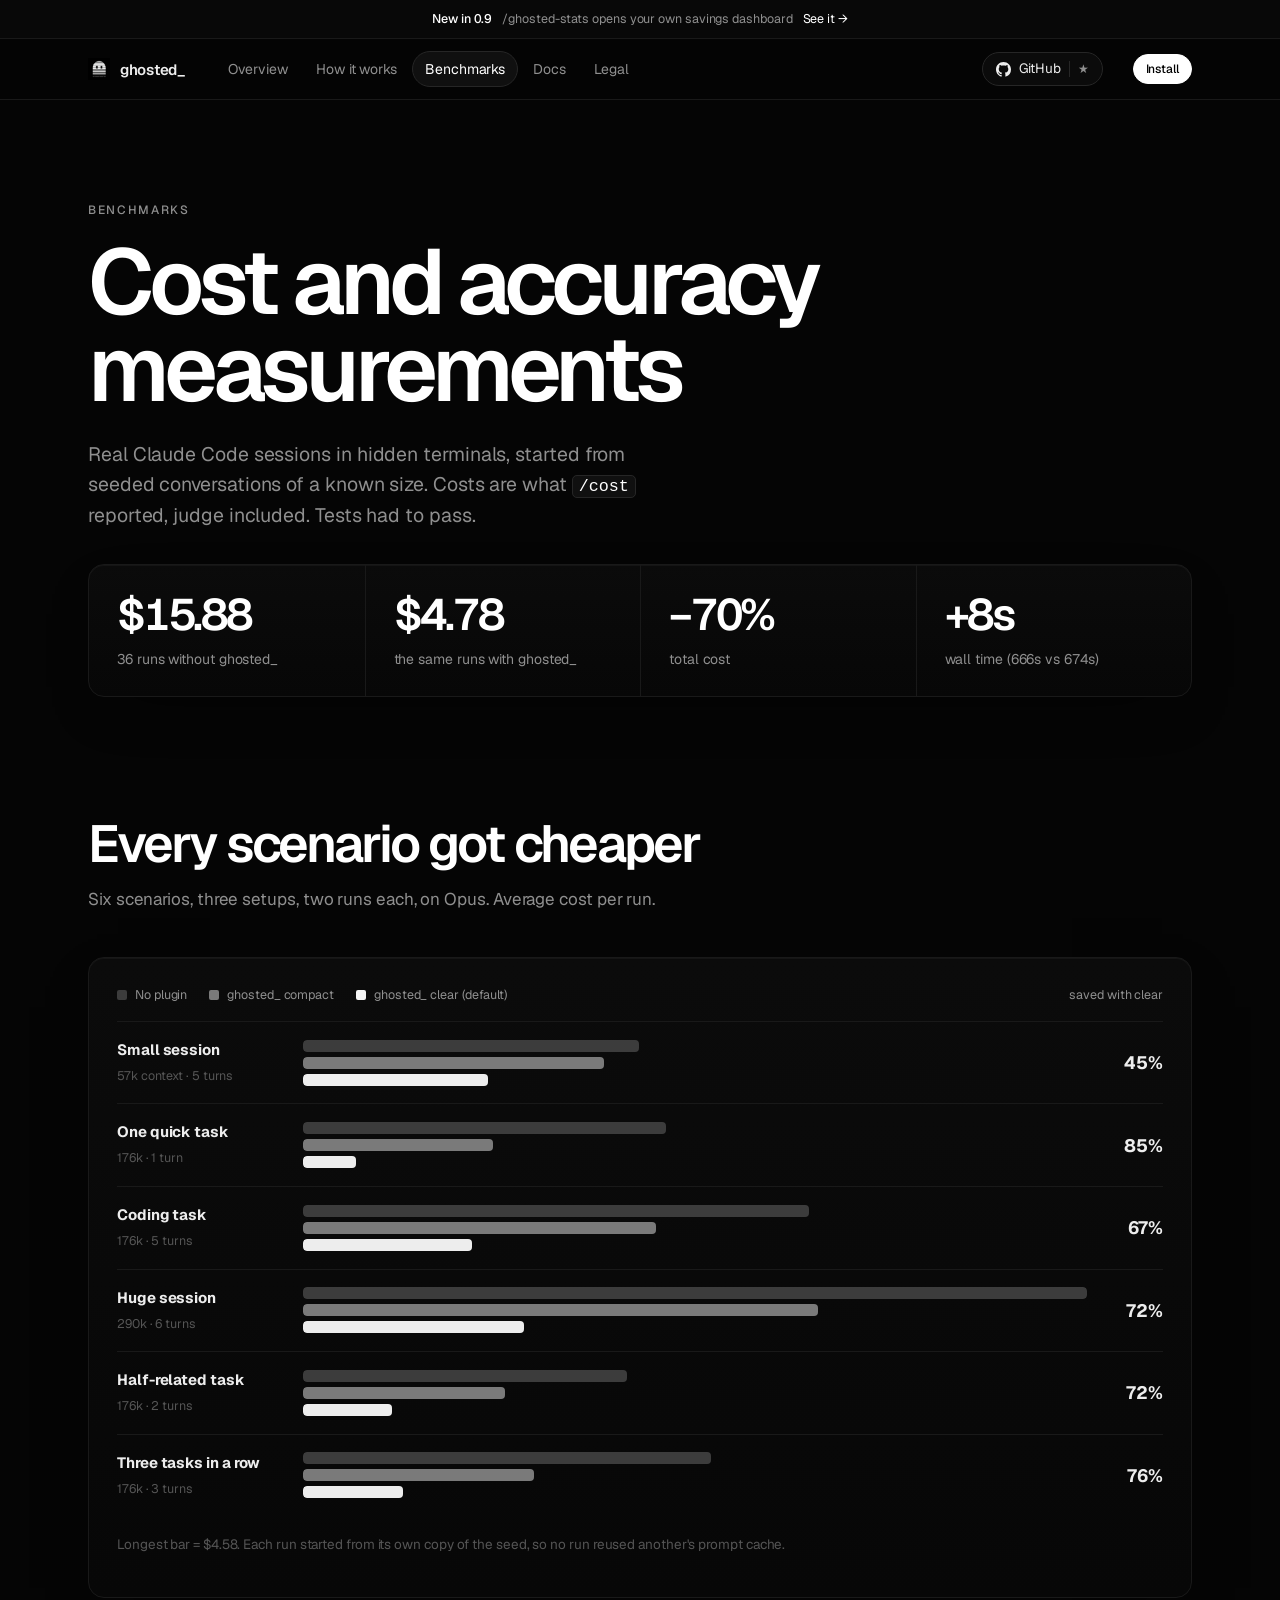
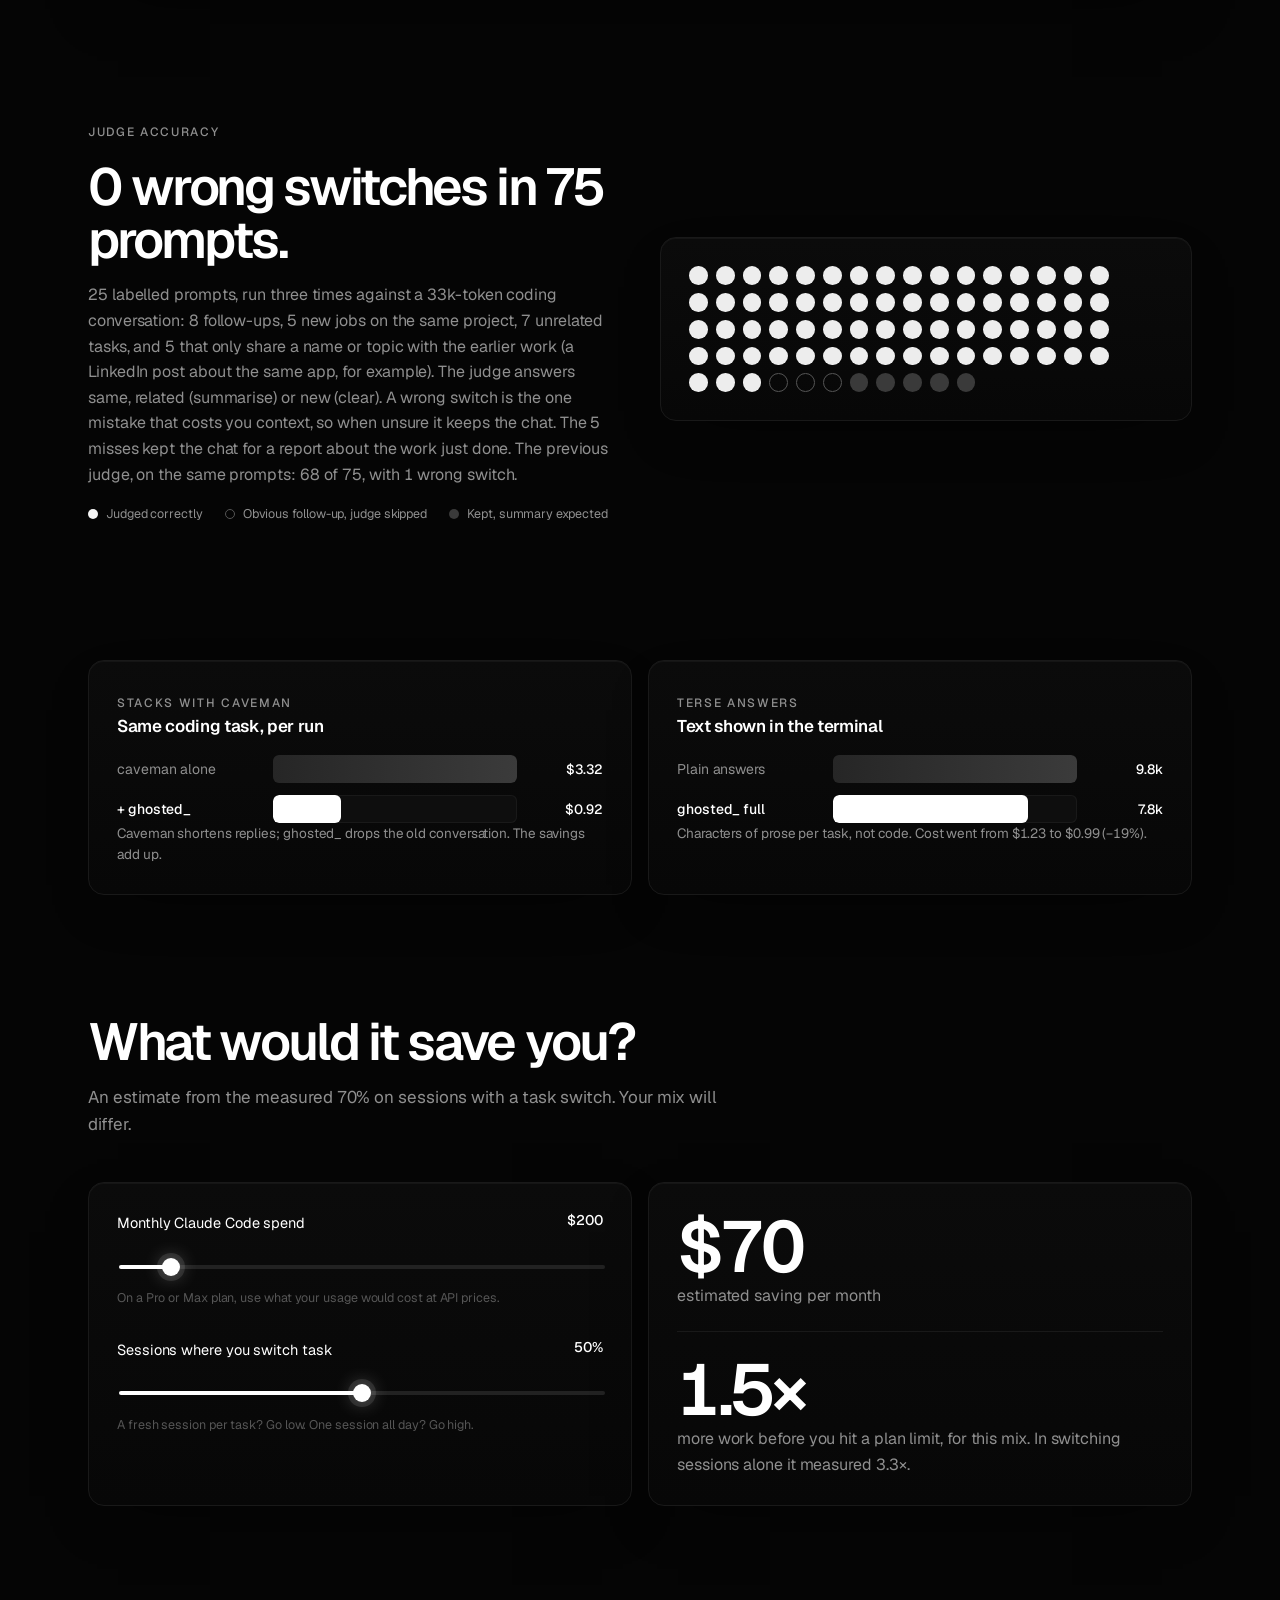
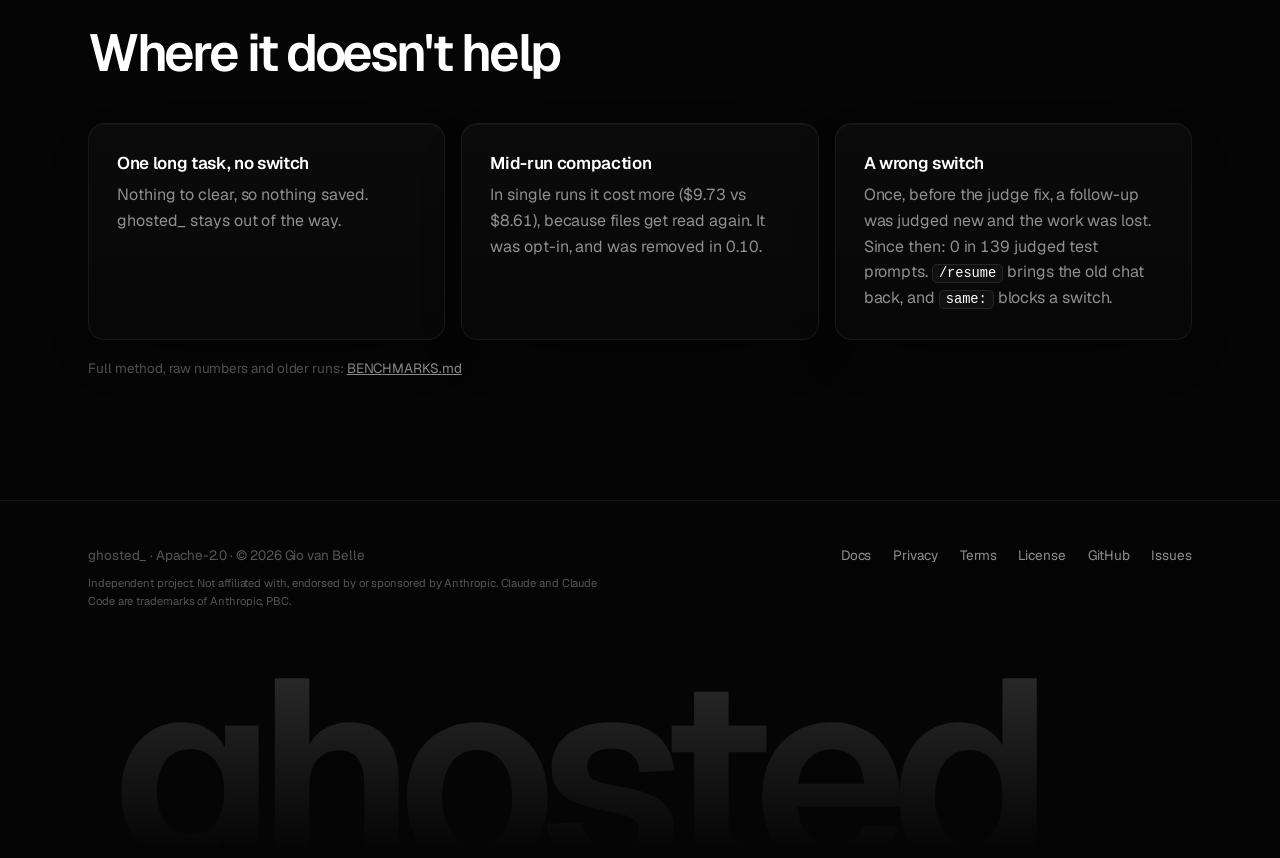
==== commit ece59e9d: "0.10.0: three-way judge (same / related / new), everyday-user defaults - The judge now answers same," ====
--- a/docs/benchmarks.html
+++ b/docs/benchmarks.html
@@ -18,7 +18,7 @@
 <meta name="twitter:image" content="https://giovanbelle.github.io/ghosted/og.png">
 <link rel="icon" href="favicon.png">
 <link rel="preload" href="fonts/Geist-Variable.woff2" as="font" type="font/woff2" crossorigin>
-<link rel="stylesheet" href="style.css?v=0aa25c16">
+<link rel="stylesheet" href="style.css?v=2e5fa7a9">
 </head>
 <body>
 <a class="skip" href="#main">Skip to content</a>
@@ -45,6 +45,7 @@
   .dots { display: grid; grid-template-columns: repeat(16, 1fr); gap: 8px; max-width: 420px; }
   .dots i { aspect-ratio: 1; border-radius: 50%; background: var(--fg); }
   .dots i.s { background: transparent; border: 1.5px solid #555; }
+  .dots i.m { background: #3a3a3a; }
   @media (max-width: 900px) { .scn { grid-template-columns: 1fr 52px; } .scn .lab { grid-column: 1 / -1; } }
 </style>
 <div class="wrap">
@@ -78,11 +79,11 @@
     <div class="grid2" style="gap:40px;align-items:center">
       <div class="rv">
         <p class="kicker">Judge accuracy</p>
-        <h2 id="acc-h">0 wrong switches in 64 prompts.</h2>
-        <p class="dim">32 labelled prompts (15 follow-ups, 17 new tasks) against a real 176k conversation, run repeatedly. A wrong switch is the one mistake that costs you context, so the judge answers “same” whenever it is unsure.</p>
-        <div class="legend" style="margin-top:18px"><span><i style="background:#f5f5f5;border-radius:50%"></i>Judged correctly</span><span><i style="border:1.5px solid #555;border-radius:50%"></i>Obvious follow-up, judge skipped</span></div>
+        <h2 id="acc-h">0 wrong switches in 75 prompts.</h2>
+        <p class="dim">25 labelled prompts, run three times against a 33k-token coding conversation: 8 follow-ups, 5 new jobs on the same project, 7 unrelated tasks, and 5 that only share a name or topic with the earlier work (a LinkedIn post about the same app, for example). The judge answers same, related (summarise) or new (clear). A wrong switch is the one mistake that costs you context, so when unsure it keeps the chat. The 5 misses kept the chat for a report about the work just done. The previous judge, on the same prompts: 68 of 75, with 1 wrong switch.</p>
+        <div class="legend" style="margin-top:18px"><span><i style="background:#f5f5f5;border-radius:50%"></i>Judged correctly</span><span><i style="border:1.5px solid #555;border-radius:50%"></i>Obvious follow-up, judge skipped</span><span><i style="background:#3a3a3a;border-radius:50%"></i>Kept, summary expected</span></div>
       </div>
-      <div class="fig rv"><div class="dots" role="img" aria-label="64 dots: 50 judged correctly, 14 skipped the judge as obvious follow-ups, 0 wrong."><i></i><i></i><i></i><i></i><i></i><i></i><i></i><i></i><i></i><i></i><i></i><i></i><i></i><i></i><i></i><i></i><i></i><i></i><i></i><i></i><i></i><i></i><i></i><i></i><i></i><i></i><i></i><i></i><i></i><i></i><i></i><i></i><i></i><i></i><i></i><i></i><i></i><i></i><i></i><i></i><i></i><i></i><i></i><i></i><i></i><i></i><i></i><i></i><i></i><i></i><i class="s"></i><i class="s"></i><i class="s"></i><i class="s"></i><i class="s"></i><i class="s"></i><i class="s"></i><i class="s"></i><i class="s"></i><i class="s"></i><i class="s"></i><i class="s"></i><i class="s"></i><i class="s"></i></div></div>
+      <div class="fig rv"><div class="dots" role="img" aria-label="75 dots: 67 judged correctly, 3 skipped the judge as obvious follow-ups, 5 kept the chat where a summary was expected, 0 wrong switches."><i></i><i></i><i></i><i></i><i></i><i></i><i></i><i></i><i></i><i></i><i></i><i></i><i></i><i></i><i></i><i></i><i></i><i></i><i></i><i></i><i></i><i></i><i></i><i></i><i></i><i></i><i></i><i></i><i></i><i></i><i></i><i></i><i></i><i></i><i></i><i></i><i></i><i></i><i></i><i></i><i></i><i></i><i></i><i></i><i></i><i></i><i></i><i></i><i></i><i></i><i></i><i></i><i></i><i></i><i></i><i></i><i></i><i></i><i></i><i></i><i></i><i></i><i></i><i></i><i></i><i></i><i></i><i class="s"></i><i class="s"></i><i class="s"></i><i class="m"></i><i class="m"></i><i class="m"></i><i class="m"></i><i class="m"></i></div></div>
     </div>
   </section>
 
@@ -128,8 +129,8 @@
     <div class="shead rv"><h2 id="no-h">Where it doesn't help</h2></div>
     <div class="grid3">
       <div class="panel rv"><h3>One long task, no switch</h3><p>Nothing to clear, so nothing saved. ghosted_ stays out of the way.</p></div>
-      <div class="panel rv"><h3>Mid-run compaction</h3><p>In single runs it cost more ($8.61 vs $9.73), because files get read again. That's why it's off by default.</p></div>
-      <div class="panel rv"><h3>A wrong switch</h3><p>Once, before the judge fix, a follow-up was judged new and the work was lost. Since then: 0 in 64, and <code>same:</code> blocks it.</p></div>
+      <div class="panel rv"><h3>Mid-run compaction</h3><p>In single runs it cost more ($9.73 vs $8.61), because files get read again. It was opt-in, and was removed in 0.10.</p></div>
+      <div class="panel rv"><h3>A wrong switch</h3><p>Once, before the judge fix, a follow-up was judged new and the work was lost. Since then: 0 in 139 judged test prompts. <code>/resume</code> brings the old chat back, and <code>same:</code> blocks a switch.</p></div>
     </div>
     <p class="note">Full method, raw numbers and older runs: <a href="https://github.com/giovanbelle/ghosted/blob/main/BENCHMARKS.md">BENCHMARKS.md</a></p>
   </section>
@@ -151,6 +152,6 @@
   </div>
   <div class="wordmark" aria-hidden="true">ghosted_</div>
 </footer>
-<script src="site.js?v=0aa25c16"></script>
+<script src="site.js?v=2e5fa7a9"></script>
 </body>
 </html>
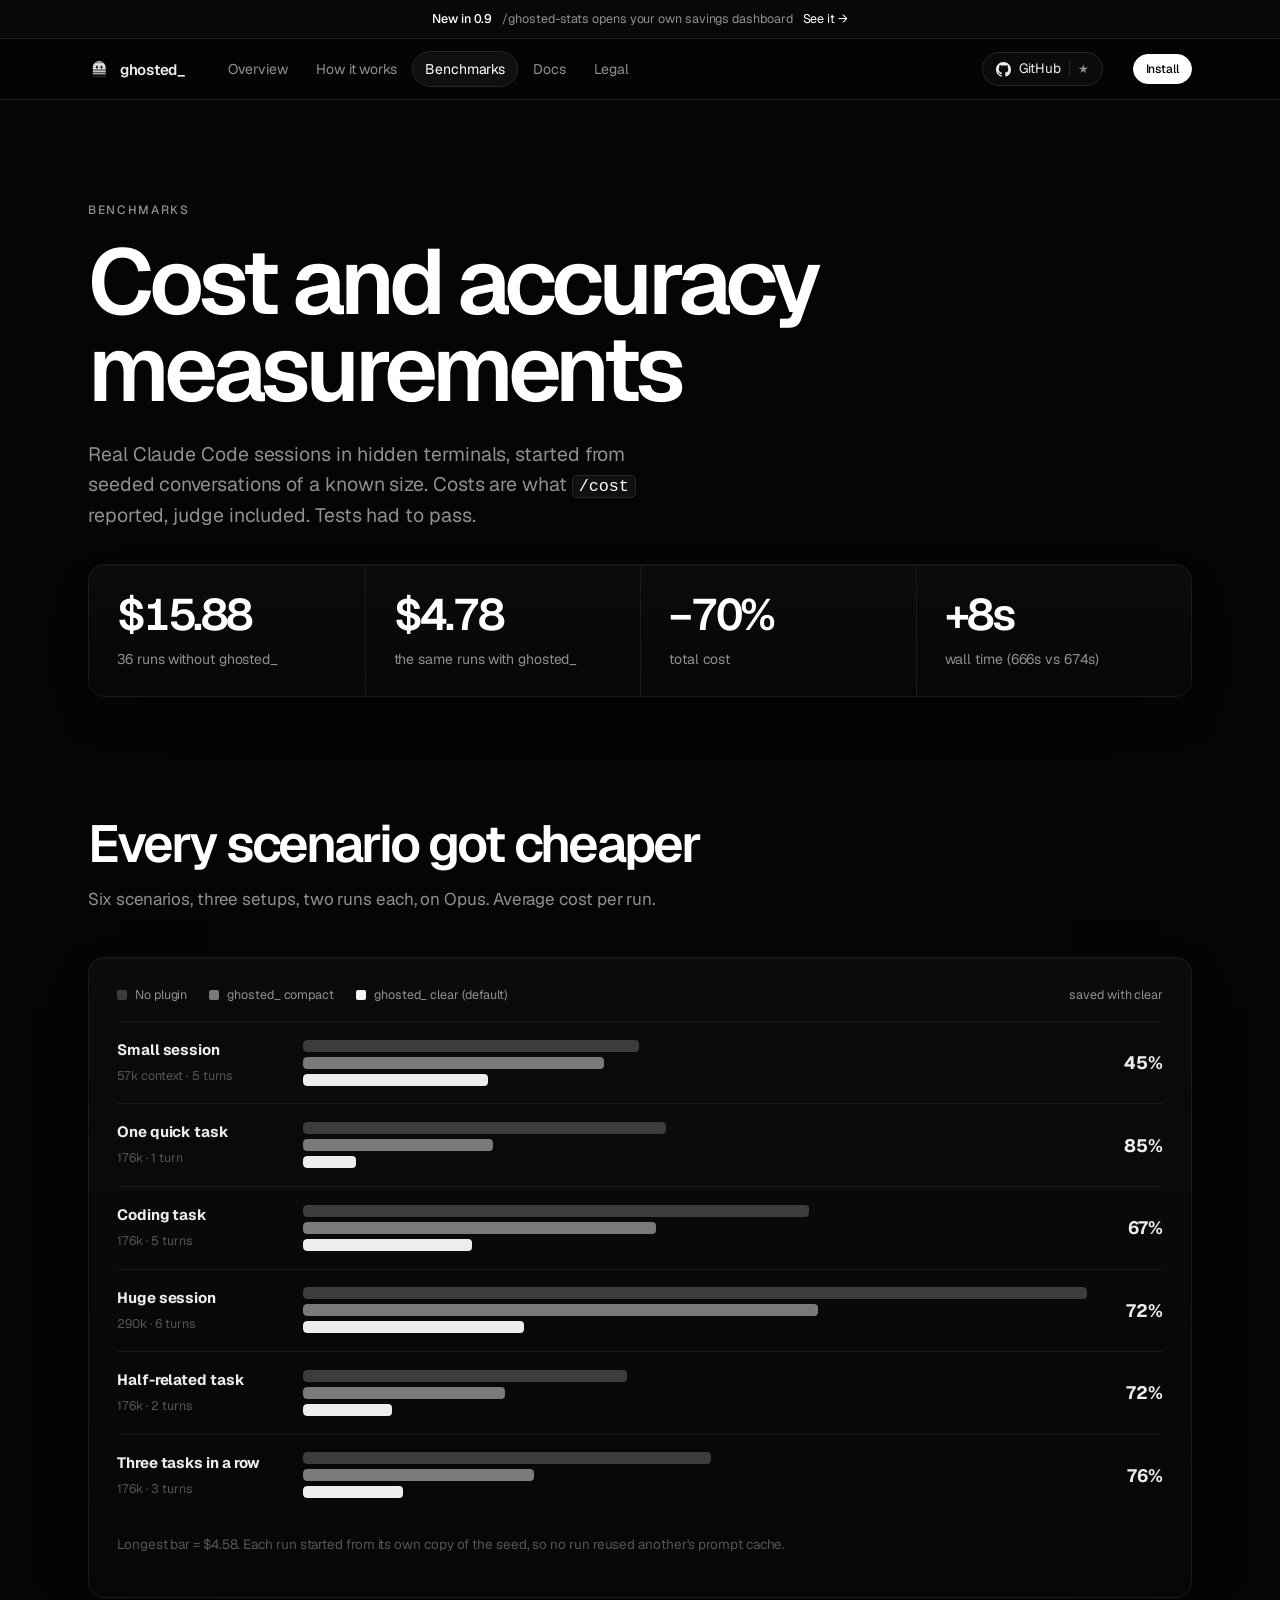
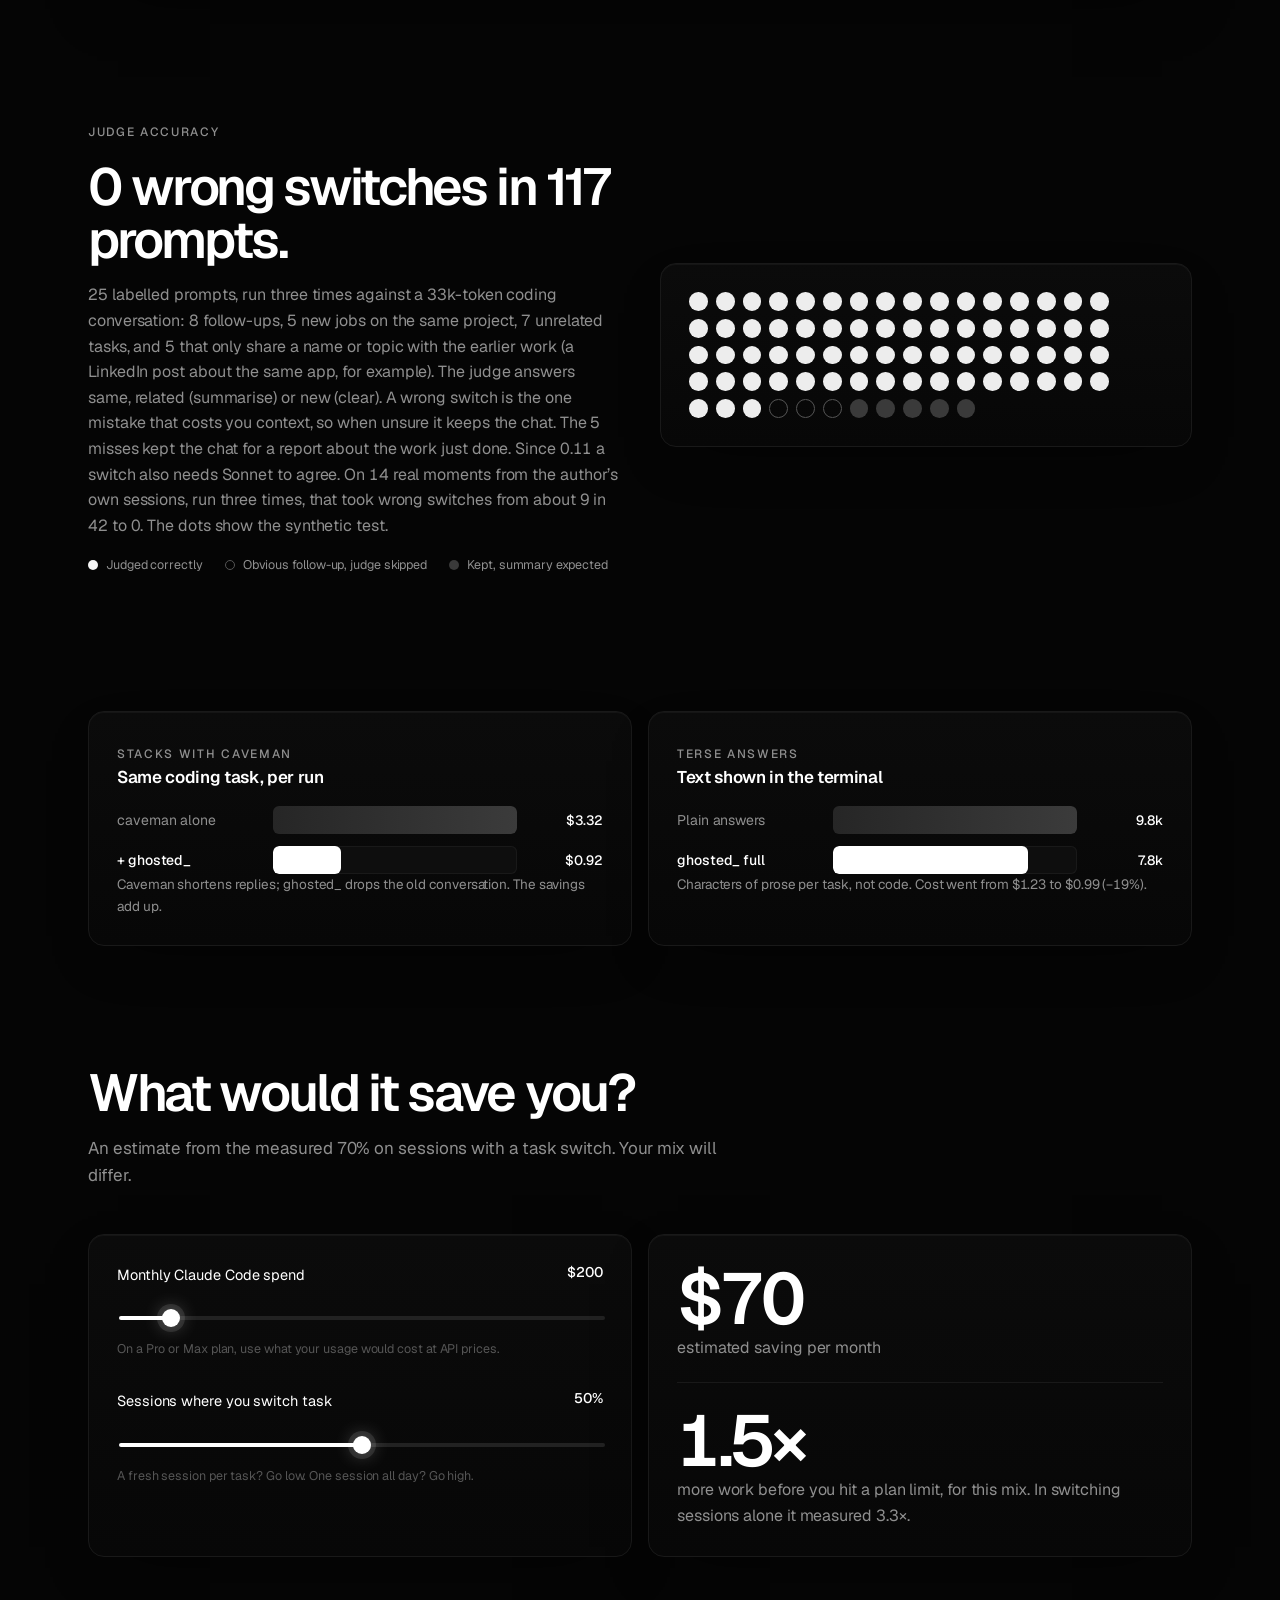
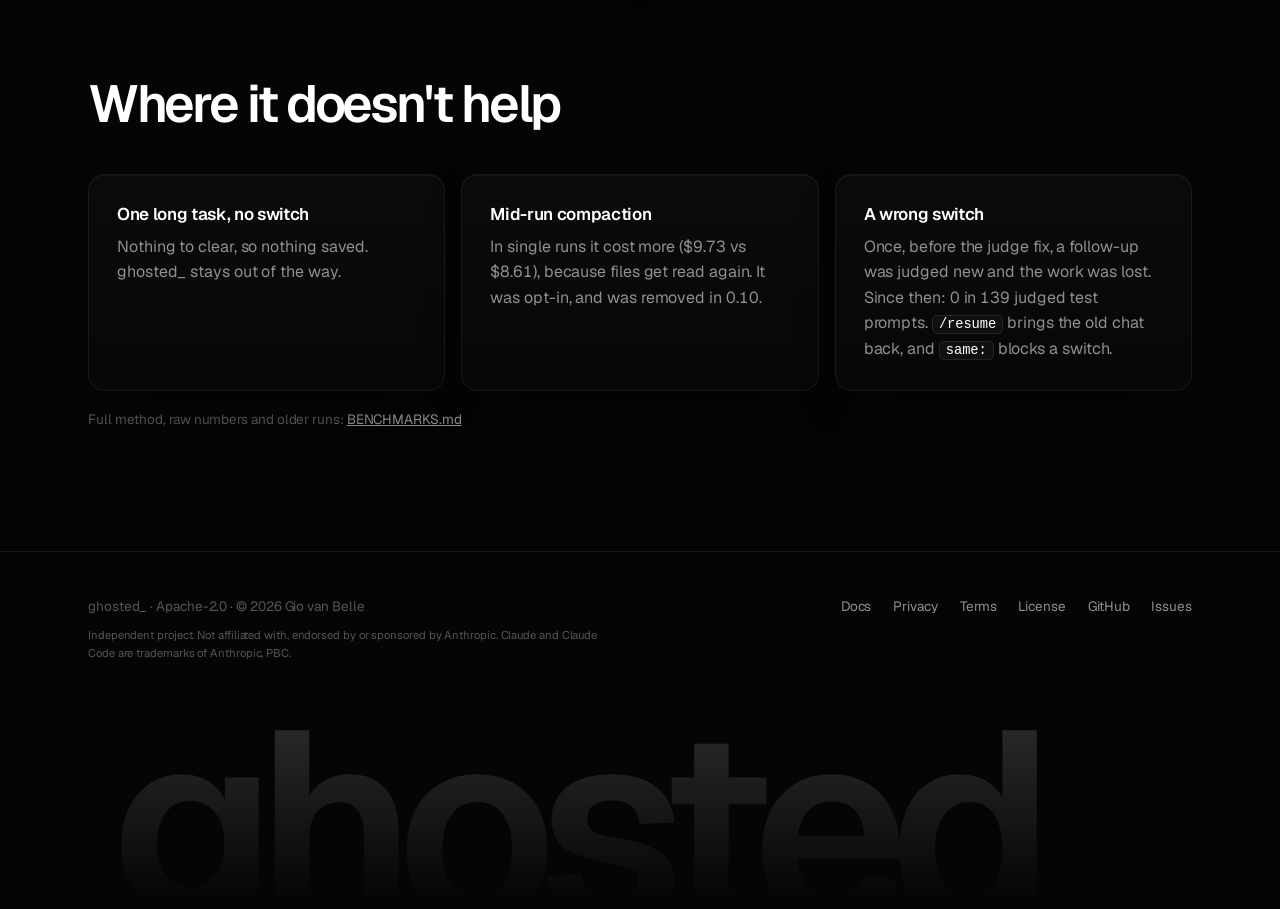
==== commit ca96c87e: "0.11.0: a switch needs a second opinion; the judge reads the conversation, not tool output - Haiku a" ====
--- a/docs/benchmarks.html
+++ b/docs/benchmarks.html
@@ -18,7 +18,7 @@
 <meta name="twitter:image" content="https://giovanbelle.github.io/ghosted/og.png">
 <link rel="icon" href="favicon.png">
 <link rel="preload" href="fonts/Geist-Variable.woff2" as="font" type="font/woff2" crossorigin>
-<link rel="stylesheet" href="style.css?v=2e5fa7a9">
+<link rel="stylesheet" href="style.css?v=74459ce5">
 </head>
 <body>
 <a class="skip" href="#main">Skip to content</a>
@@ -79,8 +79,8 @@
     <div class="grid2" style="gap:40px;align-items:center">
       <div class="rv">
         <p class="kicker">Judge accuracy</p>
-        <h2 id="acc-h">0 wrong switches in 75 prompts.</h2>
-        <p class="dim">25 labelled prompts, run three times against a 33k-token coding conversation: 8 follow-ups, 5 new jobs on the same project, 7 unrelated tasks, and 5 that only share a name or topic with the earlier work (a LinkedIn post about the same app, for example). The judge answers same, related (summarise) or new (clear). A wrong switch is the one mistake that costs you context, so when unsure it keeps the chat. The 5 misses kept the chat for a report about the work just done. The previous judge, on the same prompts: 68 of 75, with 1 wrong switch.</p>
+        <h2 id="acc-h">0 wrong switches in 117 prompts.</h2>
+        <p class="dim">25 labelled prompts, run three times against a 33k-token coding conversation: 8 follow-ups, 5 new jobs on the same project, 7 unrelated tasks, and 5 that only share a name or topic with the earlier work (a LinkedIn post about the same app, for example). The judge answers same, related (summarise) or new (clear). A wrong switch is the one mistake that costs you context, so when unsure it keeps the chat. The 5 misses kept the chat for a report about the work just done. Since 0.11 a switch also needs Sonnet to agree. On 14 real moments from the author’s own sessions, run three times, that took wrong switches from about 9 in 42 to 0. The dots show the synthetic test.</p>
         <div class="legend" style="margin-top:18px"><span><i style="background:#f5f5f5;border-radius:50%"></i>Judged correctly</span><span><i style="border:1.5px solid #555;border-radius:50%"></i>Obvious follow-up, judge skipped</span><span><i style="background:#3a3a3a;border-radius:50%"></i>Kept, summary expected</span></div>
       </div>
       <div class="fig rv"><div class="dots" role="img" aria-label="75 dots: 67 judged correctly, 3 skipped the judge as obvious follow-ups, 5 kept the chat where a summary was expected, 0 wrong switches."><i></i><i></i><i></i><i></i><i></i><i></i><i></i><i></i><i></i><i></i><i></i><i></i><i></i><i></i><i></i><i></i><i></i><i></i><i></i><i></i><i></i><i></i><i></i><i></i><i></i><i></i><i></i><i></i><i></i><i></i><i></i><i></i><i></i><i></i><i></i><i></i><i></i><i></i><i></i><i></i><i></i><i></i><i></i><i></i><i></i><i></i><i></i><i></i><i></i><i></i><i></i><i></i><i></i><i></i><i></i><i></i><i></i><i></i><i></i><i></i><i></i><i></i><i></i><i></i><i></i><i></i><i></i><i class="s"></i><i class="s"></i><i class="s"></i><i class="m"></i><i class="m"></i><i class="m"></i><i class="m"></i><i class="m"></i></div></div>
@@ -152,6 +152,6 @@
   </div>
   <div class="wordmark" aria-hidden="true">ghosted_</div>
 </footer>
-<script src="site.js?v=2e5fa7a9"></script>
+<script src="site.js?v=74459ce5"></script>
 </body>
 </html>
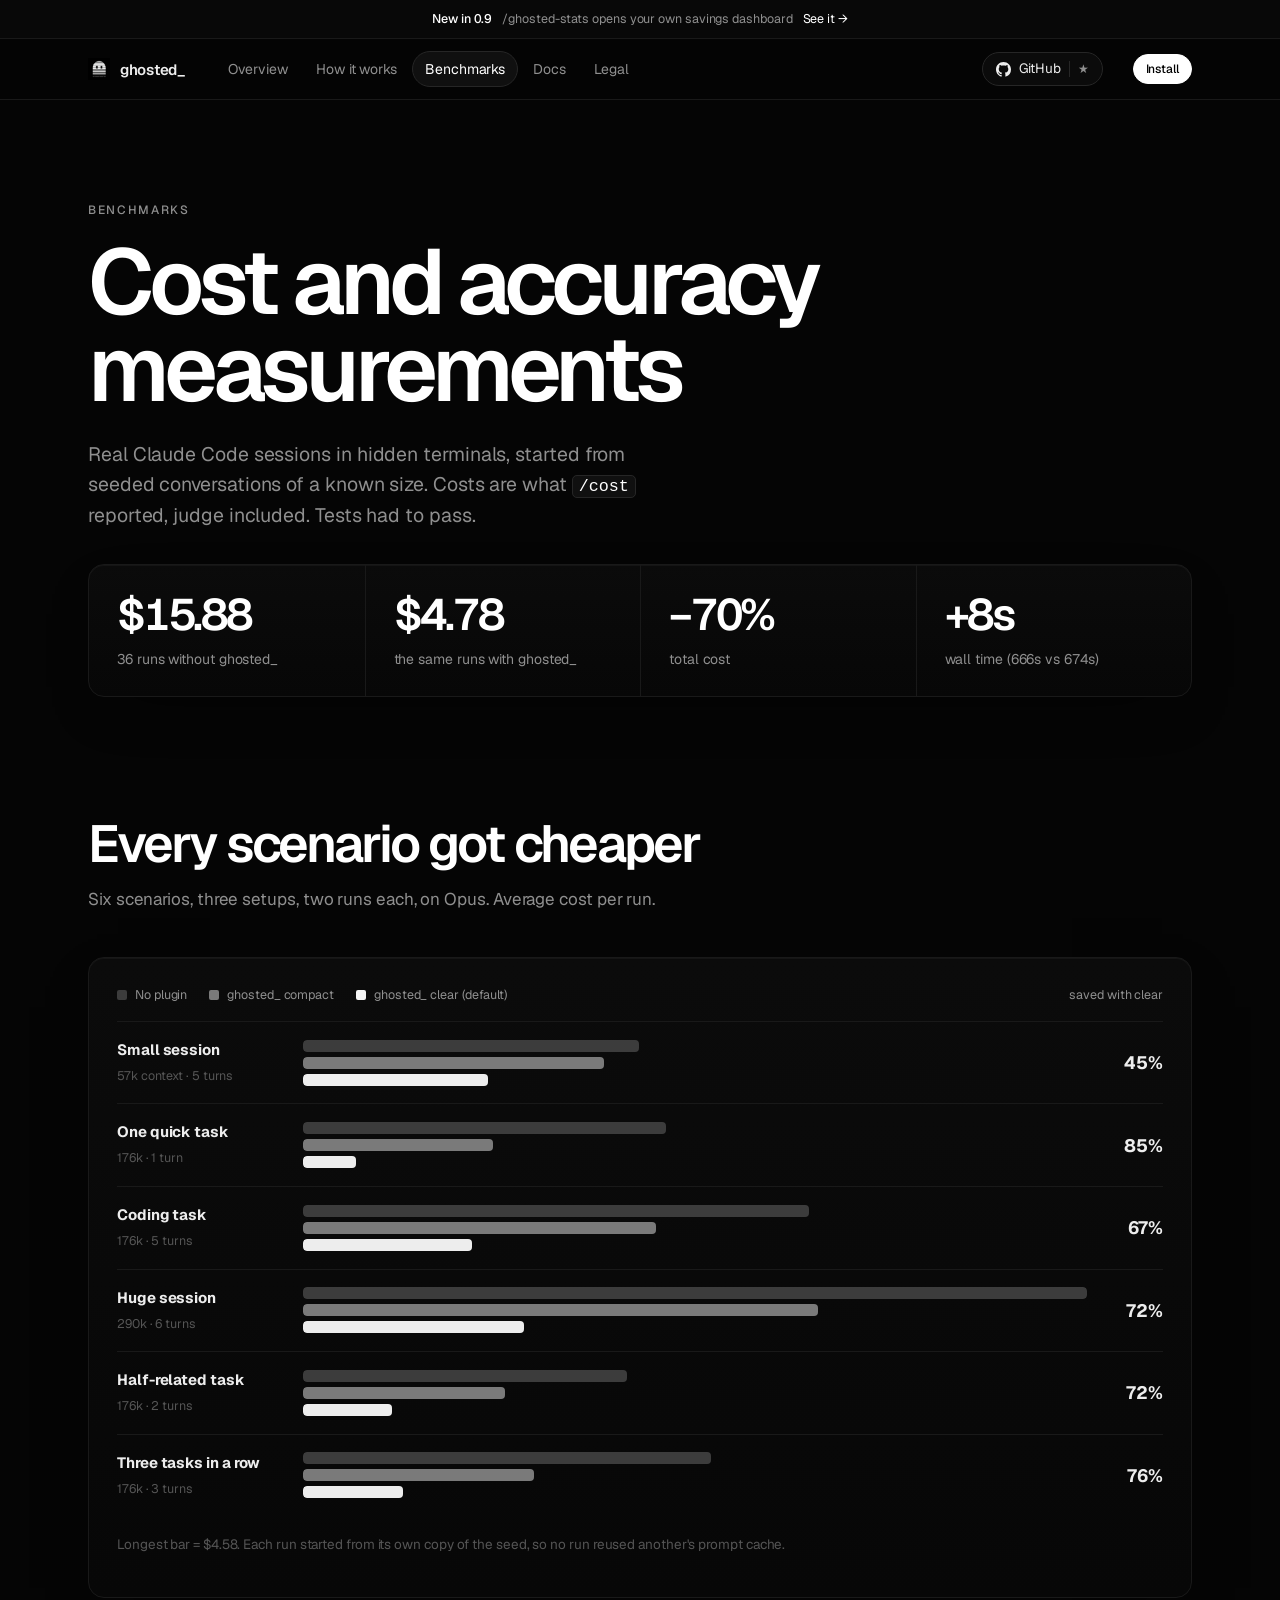
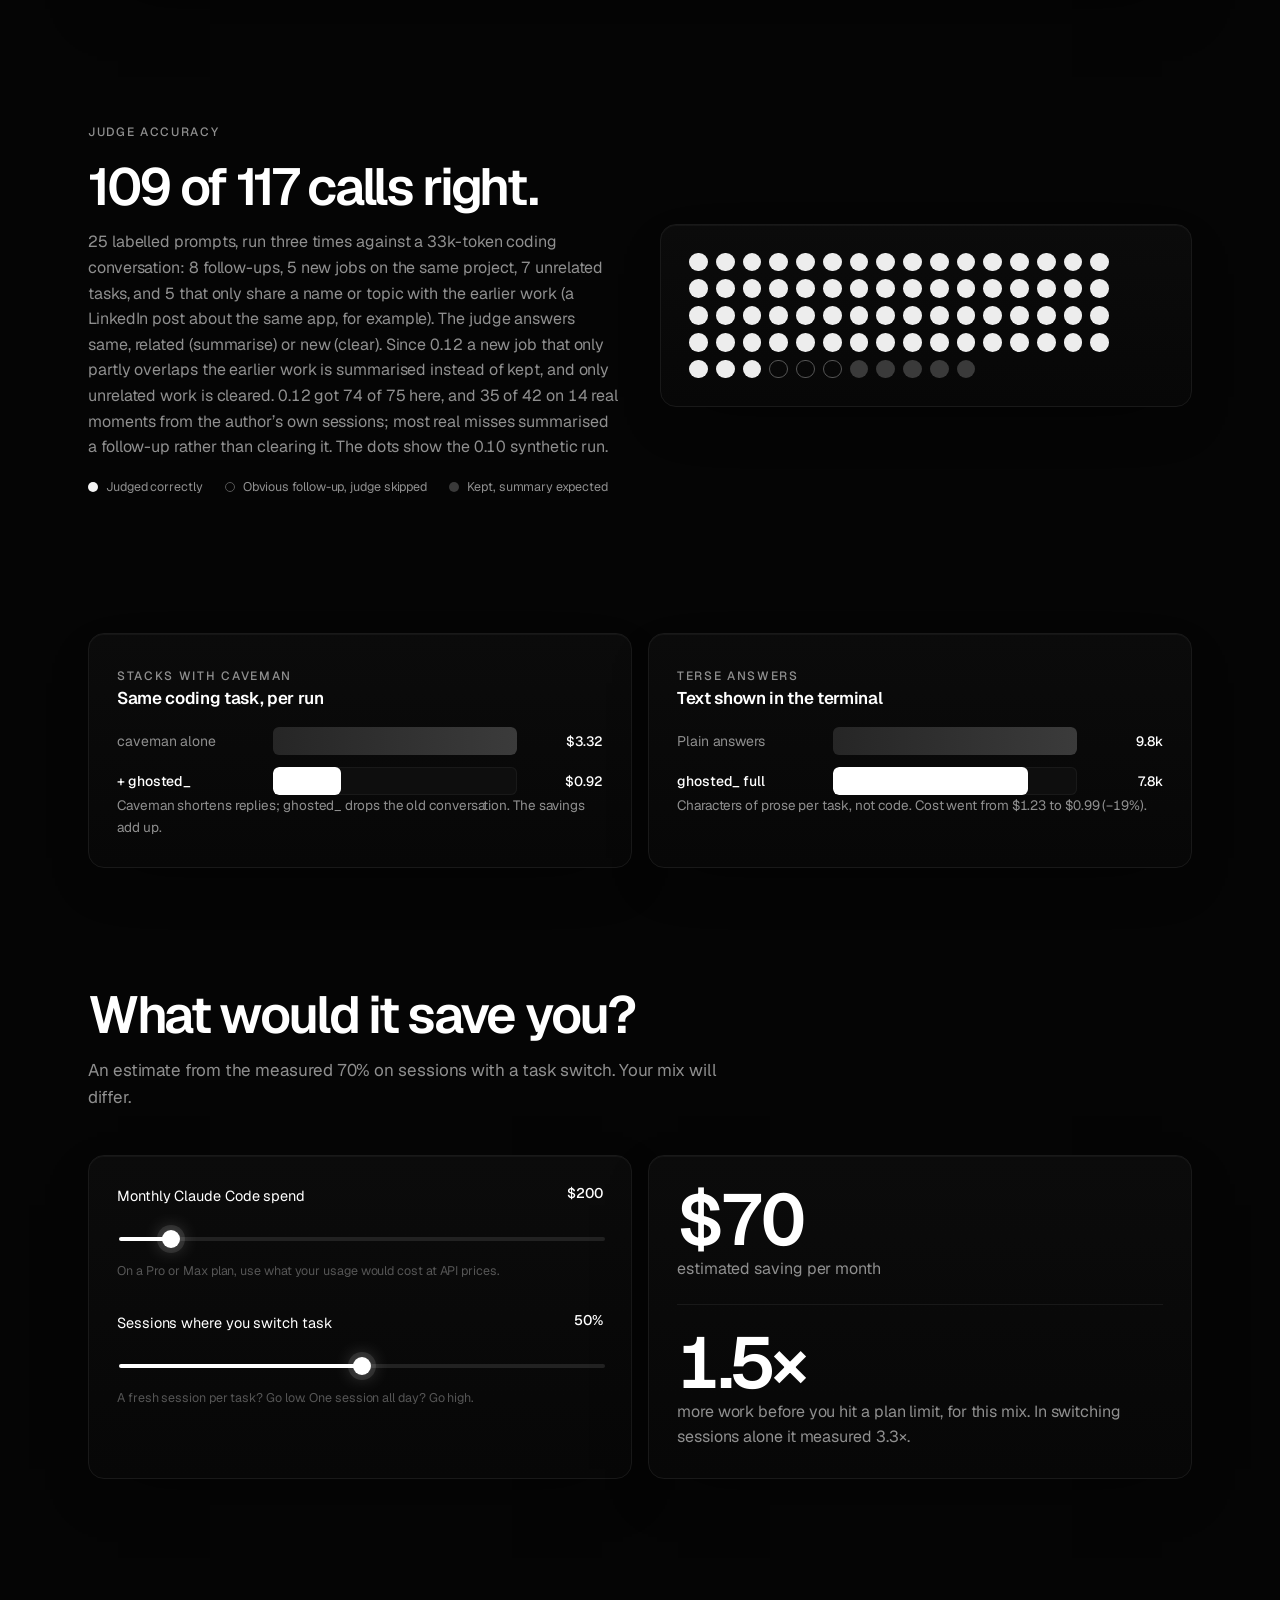
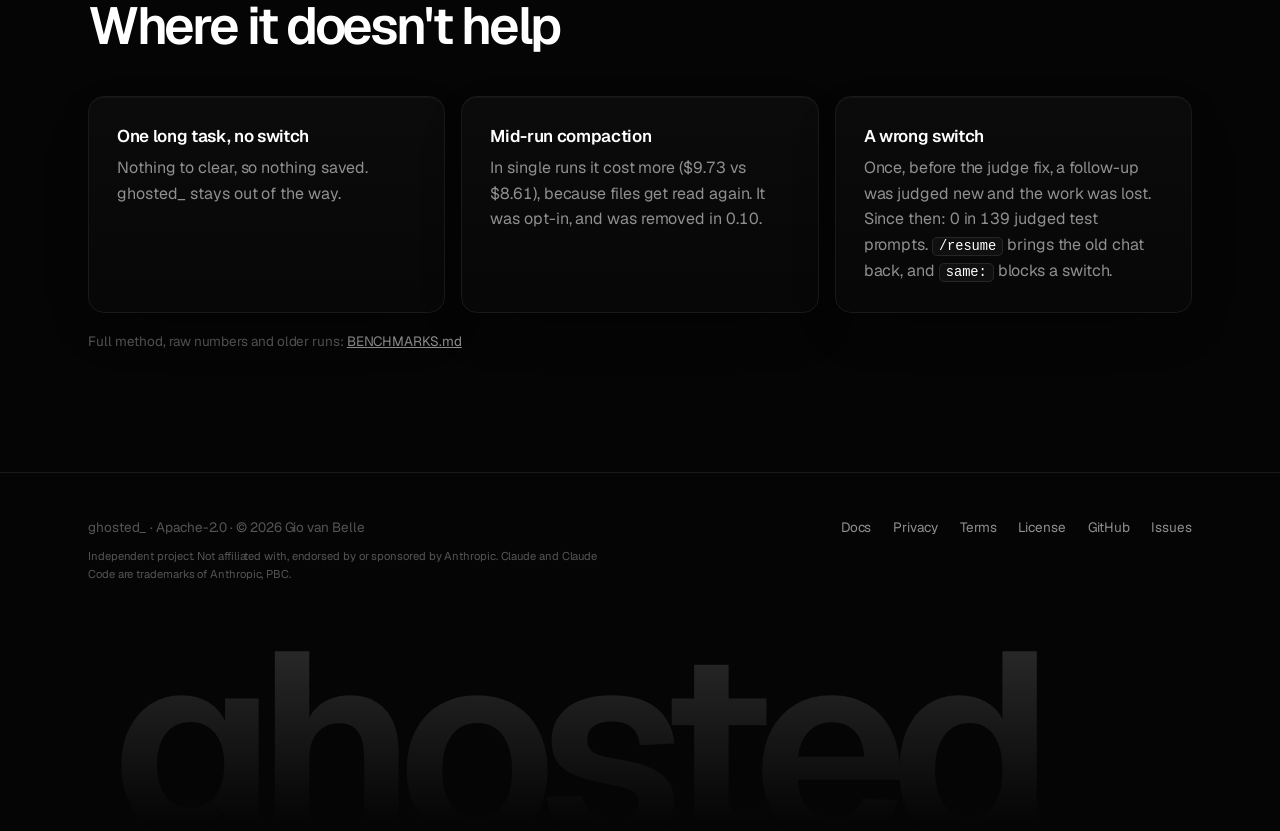
==== commit 56e31f7a: "0.12.0: one judge, compact on partial overlap Drop the Sonnet second opinion: it cost more, added ~2" ====
--- a/docs/benchmarks.html
+++ b/docs/benchmarks.html
@@ -18,7 +18,7 @@
 <meta name="twitter:image" content="https://giovanbelle.github.io/ghosted/og.png">
 <link rel="icon" href="favicon.png">
 <link rel="preload" href="fonts/Geist-Variable.woff2" as="font" type="font/woff2" crossorigin>
-<link rel="stylesheet" href="style.css?v=74459ce5">
+<link rel="stylesheet" href="style.css?v=0dcb4bca">
 </head>
 <body>
 <a class="skip" href="#main">Skip to content</a>
@@ -79,8 +79,8 @@
     <div class="grid2" style="gap:40px;align-items:center">
       <div class="rv">
         <p class="kicker">Judge accuracy</p>
-        <h2 id="acc-h">0 wrong switches in 117 prompts.</h2>
-        <p class="dim">25 labelled prompts, run three times against a 33k-token coding conversation: 8 follow-ups, 5 new jobs on the same project, 7 unrelated tasks, and 5 that only share a name or topic with the earlier work (a LinkedIn post about the same app, for example). The judge answers same, related (summarise) or new (clear). A wrong switch is the one mistake that costs you context, so when unsure it keeps the chat. The 5 misses kept the chat for a report about the work just done. Since 0.11 a switch also needs Sonnet to agree. On 14 real moments from the author’s own sessions, run three times, that took wrong switches from about 9 in 42 to 0. The dots show the synthetic test.</p>
+        <h2 id="acc-h">109 of 117 calls right.</h2>
+        <p class="dim">25 labelled prompts, run three times against a 33k-token coding conversation: 8 follow-ups, 5 new jobs on the same project, 7 unrelated tasks, and 5 that only share a name or topic with the earlier work (a LinkedIn post about the same app, for example). The judge answers same, related (summarise) or new (clear). Since 0.12 a new job that only partly overlaps the earlier work is summarised instead of kept, and only unrelated work is cleared. 0.12 got 74 of 75 here, and 35 of 42 on 14 real moments from the author’s own sessions; most real misses summarised a follow-up rather than clearing it. The dots show the 0.10 synthetic run.</p>
         <div class="legend" style="margin-top:18px"><span><i style="background:#f5f5f5;border-radius:50%"></i>Judged correctly</span><span><i style="border:1.5px solid #555;border-radius:50%"></i>Obvious follow-up, judge skipped</span><span><i style="background:#3a3a3a;border-radius:50%"></i>Kept, summary expected</span></div>
       </div>
       <div class="fig rv"><div class="dots" role="img" aria-label="75 dots: 67 judged correctly, 3 skipped the judge as obvious follow-ups, 5 kept the chat where a summary was expected, 0 wrong switches."><i></i><i></i><i></i><i></i><i></i><i></i><i></i><i></i><i></i><i></i><i></i><i></i><i></i><i></i><i></i><i></i><i></i><i></i><i></i><i></i><i></i><i></i><i></i><i></i><i></i><i></i><i></i><i></i><i></i><i></i><i></i><i></i><i></i><i></i><i></i><i></i><i></i><i></i><i></i><i></i><i></i><i></i><i></i><i></i><i></i><i></i><i></i><i></i><i></i><i></i><i></i><i></i><i></i><i></i><i></i><i></i><i></i><i></i><i></i><i></i><i></i><i></i><i></i><i></i><i></i><i></i><i></i><i class="s"></i><i class="s"></i><i class="s"></i><i class="m"></i><i class="m"></i><i class="m"></i><i class="m"></i><i class="m"></i></div></div>
@@ -152,6 +152,6 @@
   </div>
   <div class="wordmark" aria-hidden="true">ghosted_</div>
 </footer>
-<script src="site.js?v=74459ce5"></script>
+<script src="site.js?v=0dcb4bca"></script>
 </body>
 </html>
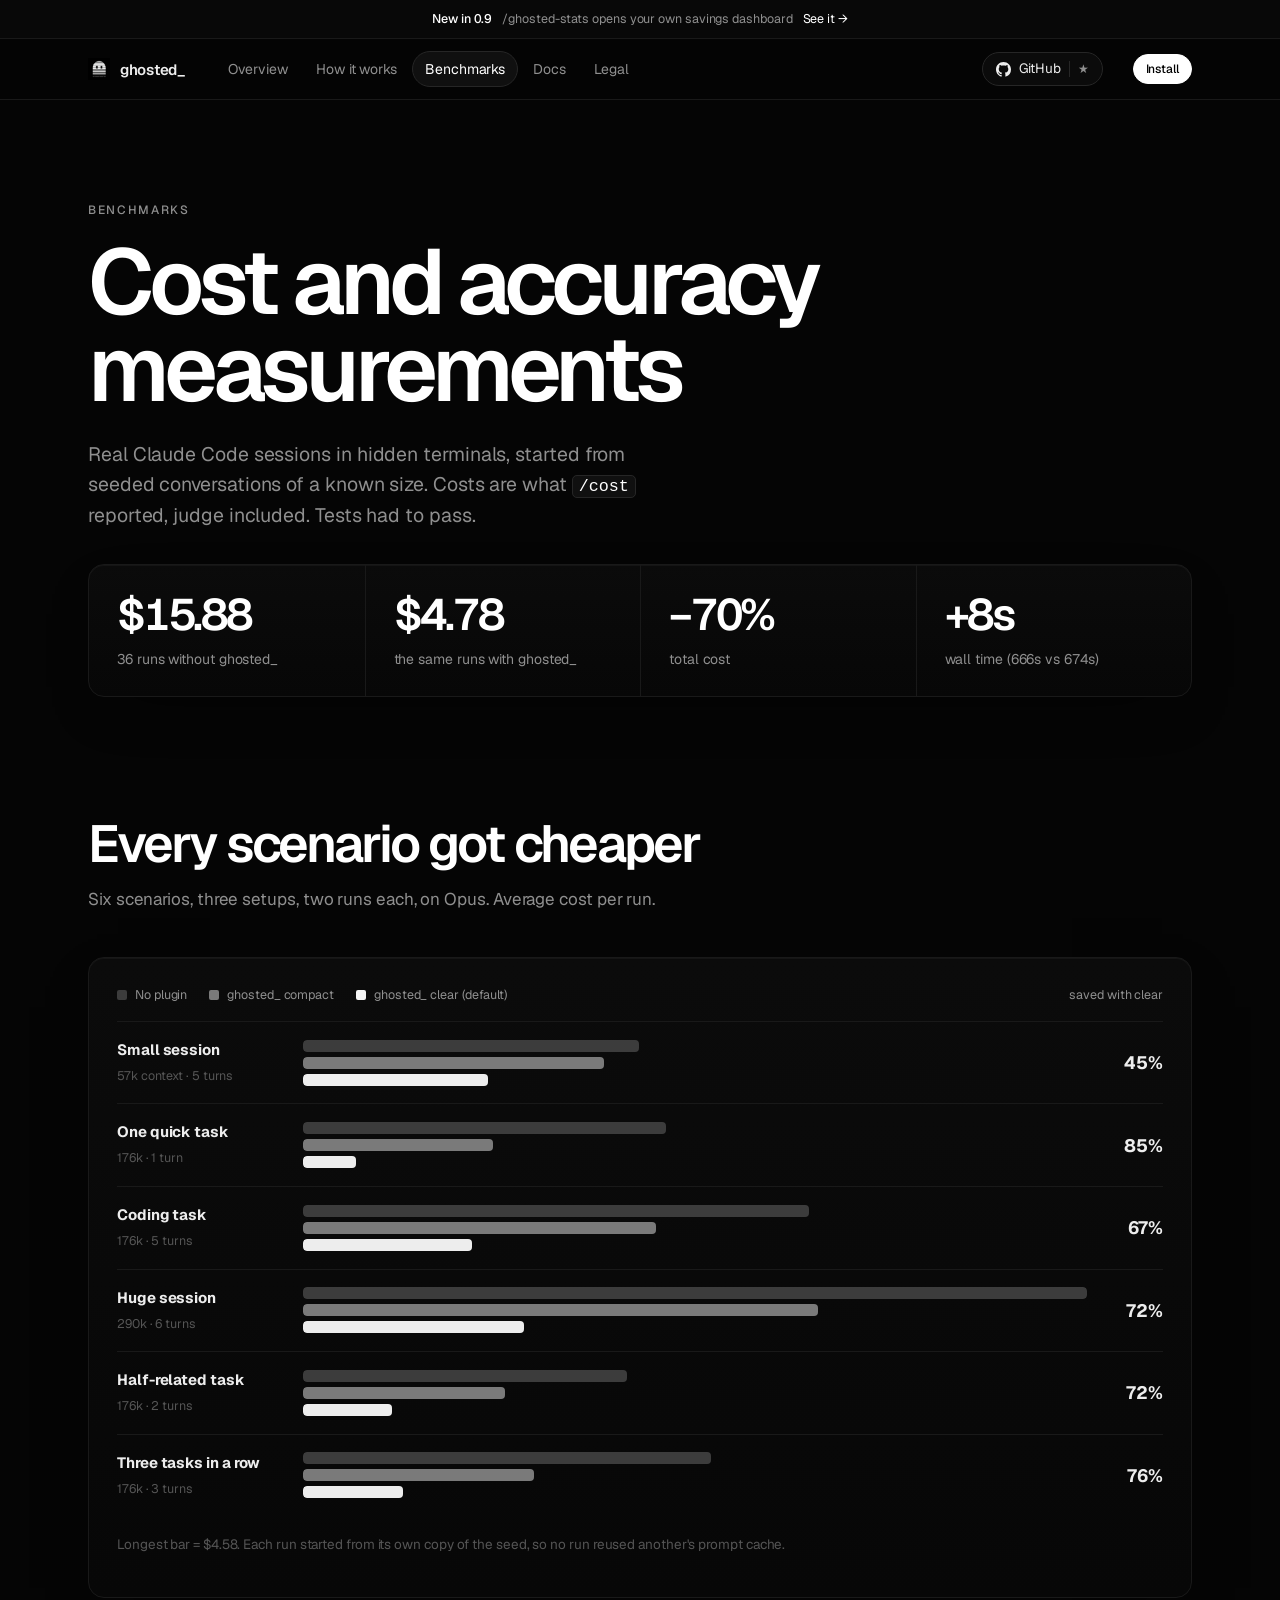
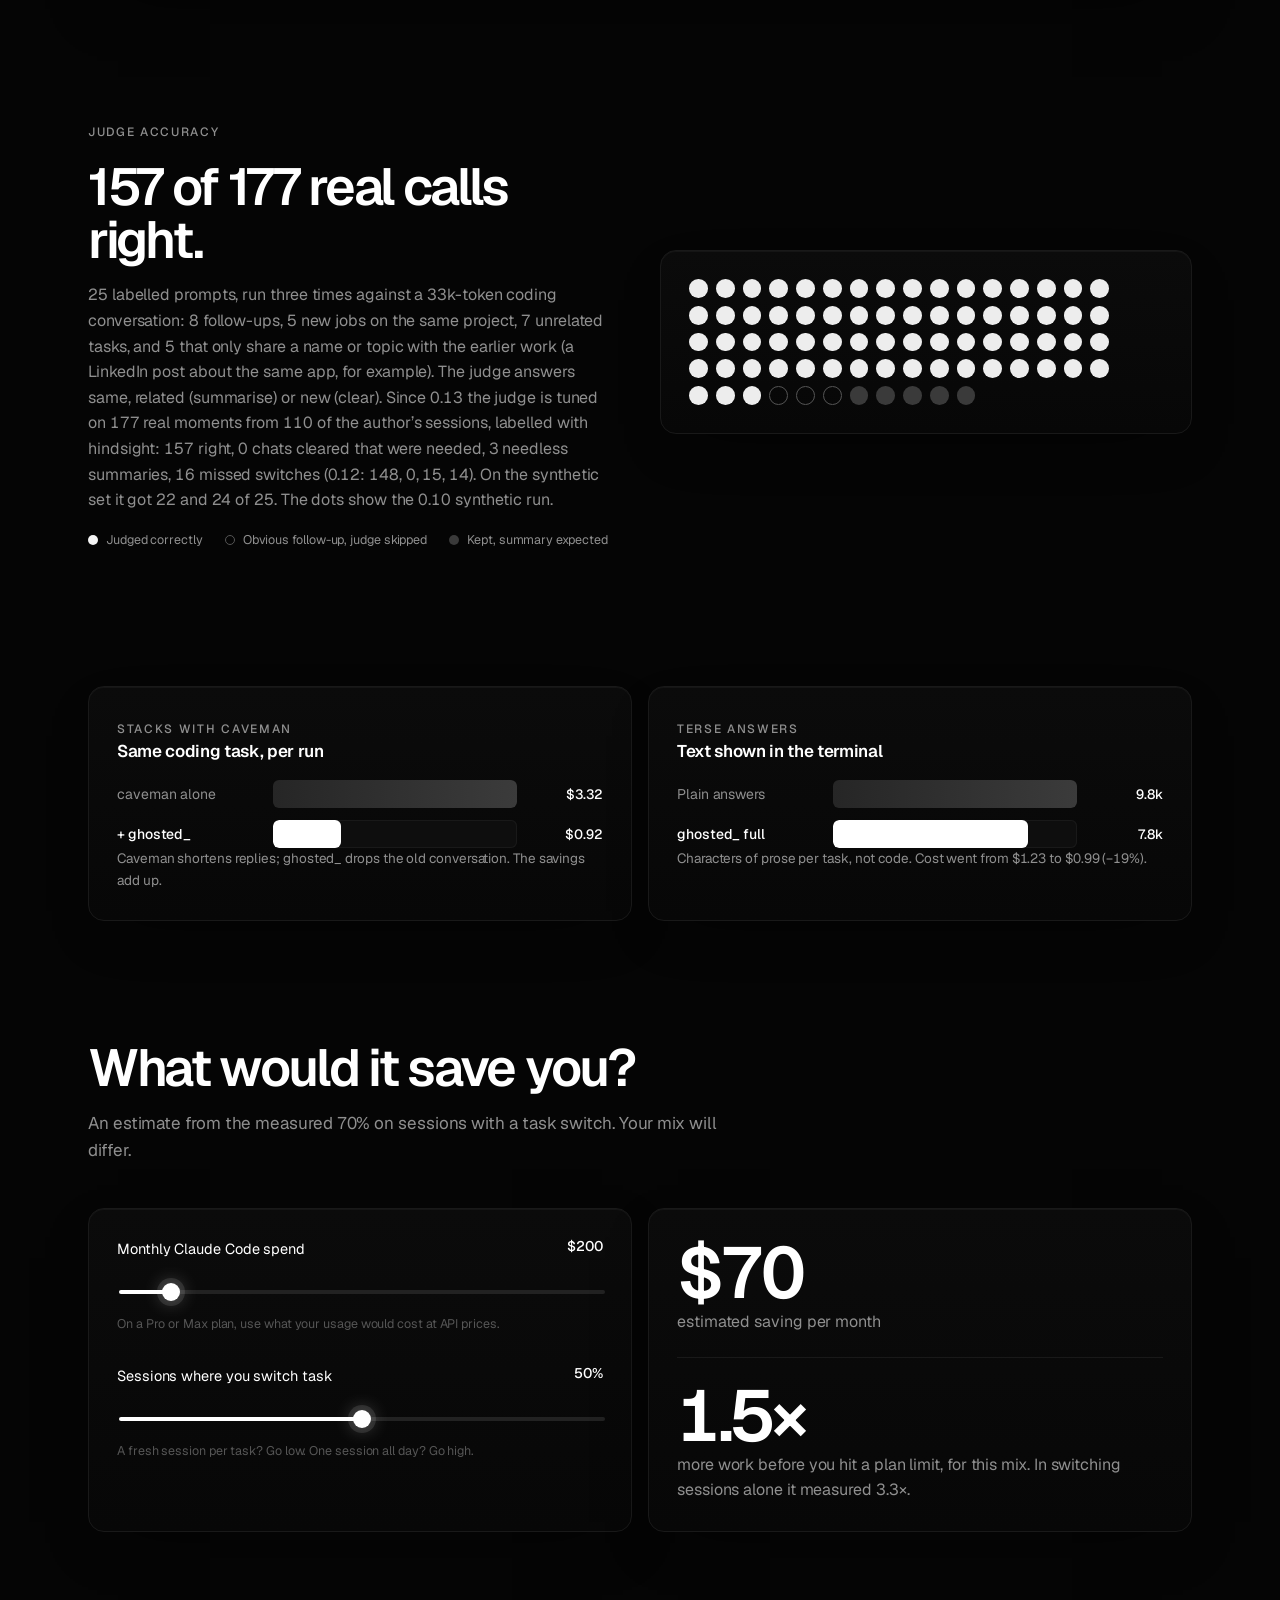
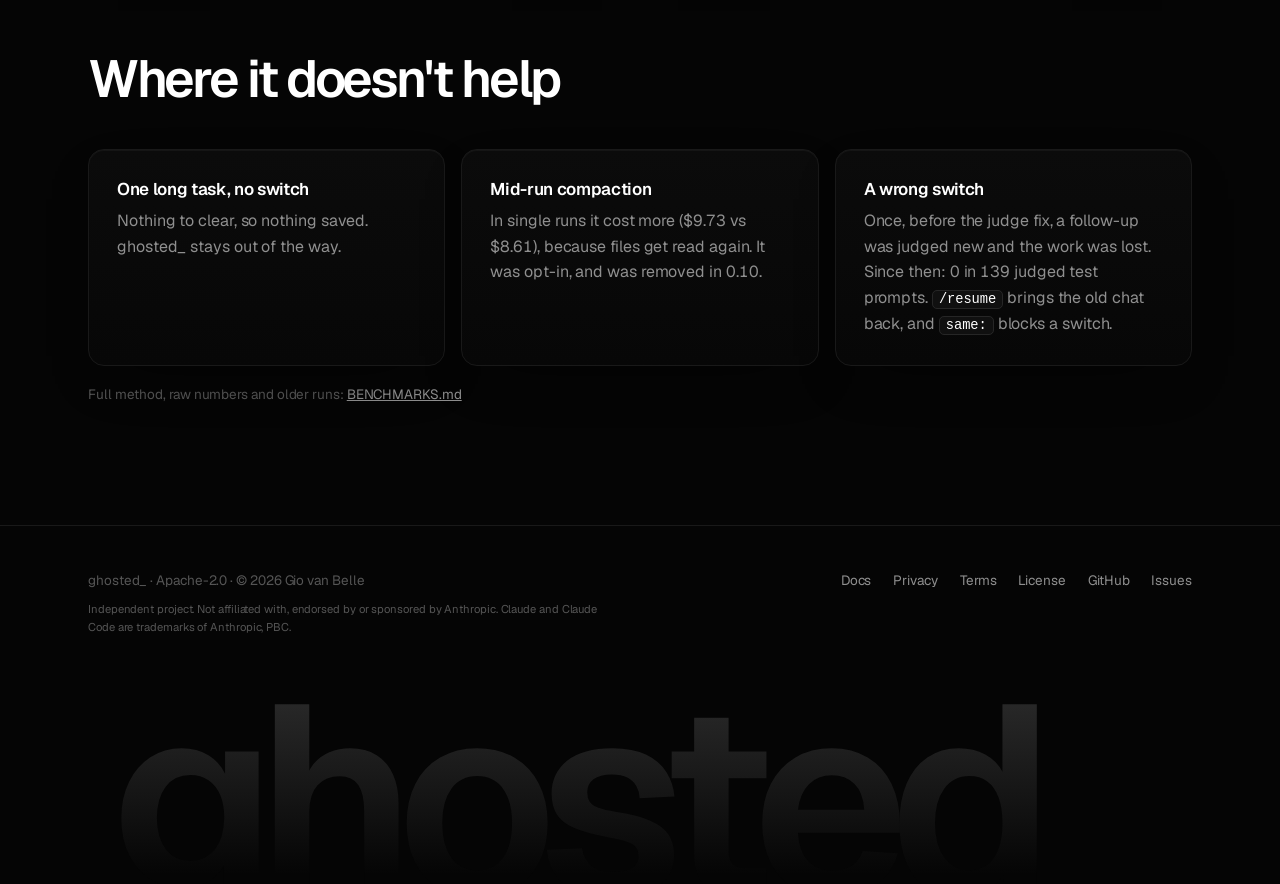
==== commit 36465f4b: "0.13.0: scored judge tuned on 177 real moments, low effort, real size check The judge now rates how " ====
--- a/docs/benchmarks.html
+++ b/docs/benchmarks.html
@@ -79,8 +79,8 @@
     <div class="grid2" style="gap:40px;align-items:center">
       <div class="rv">
         <p class="kicker">Judge accuracy</p>
-        <h2 id="acc-h">109 of 117 calls right.</h2>
-        <p class="dim">25 labelled prompts, run three times against a 33k-token coding conversation: 8 follow-ups, 5 new jobs on the same project, 7 unrelated tasks, and 5 that only share a name or topic with the earlier work (a LinkedIn post about the same app, for example). The judge answers same, related (summarise) or new (clear). Since 0.12 a new job that only partly overlaps the earlier work is summarised instead of kept, and only unrelated work is cleared. 0.12 got 74 of 75 here, and 35 of 42 on 14 real moments from the author’s own sessions; most real misses summarised a follow-up rather than clearing it. The dots show the 0.10 synthetic run.</p>
+        <h2 id="acc-h">157 of 177 real calls right.</h2>
+        <p class="dim">25 labelled prompts, run three times against a 33k-token coding conversation: 8 follow-ups, 5 new jobs on the same project, 7 unrelated tasks, and 5 that only share a name or topic with the earlier work (a LinkedIn post about the same app, for example). The judge answers same, related (summarise) or new (clear). Since 0.13 the judge is tuned on 177 real moments from 110 of the author’s sessions, labelled with hindsight: 157 right, 0 chats cleared that were needed, 3 needless summaries, 16 missed switches (0.12: 148, 0, 15, 14). On the synthetic set it got 22 and 24 of 25. The dots show the 0.10 synthetic run.</p>
         <div class="legend" style="margin-top:18px"><span><i style="background:#f5f5f5;border-radius:50%"></i>Judged correctly</span><span><i style="border:1.5px solid #555;border-radius:50%"></i>Obvious follow-up, judge skipped</span><span><i style="background:#3a3a3a;border-radius:50%"></i>Kept, summary expected</span></div>
       </div>
       <div class="fig rv"><div class="dots" role="img" aria-label="75 dots: 67 judged correctly, 3 skipped the judge as obvious follow-ups, 5 kept the chat where a summary was expected, 0 wrong switches."><i></i><i></i><i></i><i></i><i></i><i></i><i></i><i></i><i></i><i></i><i></i><i></i><i></i><i></i><i></i><i></i><i></i><i></i><i></i><i></i><i></i><i></i><i></i><i></i><i></i><i></i><i></i><i></i><i></i><i></i><i></i><i></i><i></i><i></i><i></i><i></i><i></i><i></i><i></i><i></i><i></i><i></i><i></i><i></i><i></i><i></i><i></i><i></i><i></i><i></i><i></i><i></i><i></i><i></i><i></i><i></i><i></i><i></i><i></i><i></i><i></i><i></i><i></i><i></i><i></i><i></i><i></i><i class="s"></i><i class="s"></i><i class="s"></i><i class="m"></i><i class="m"></i><i class="m"></i><i class="m"></i><i class="m"></i></div></div>
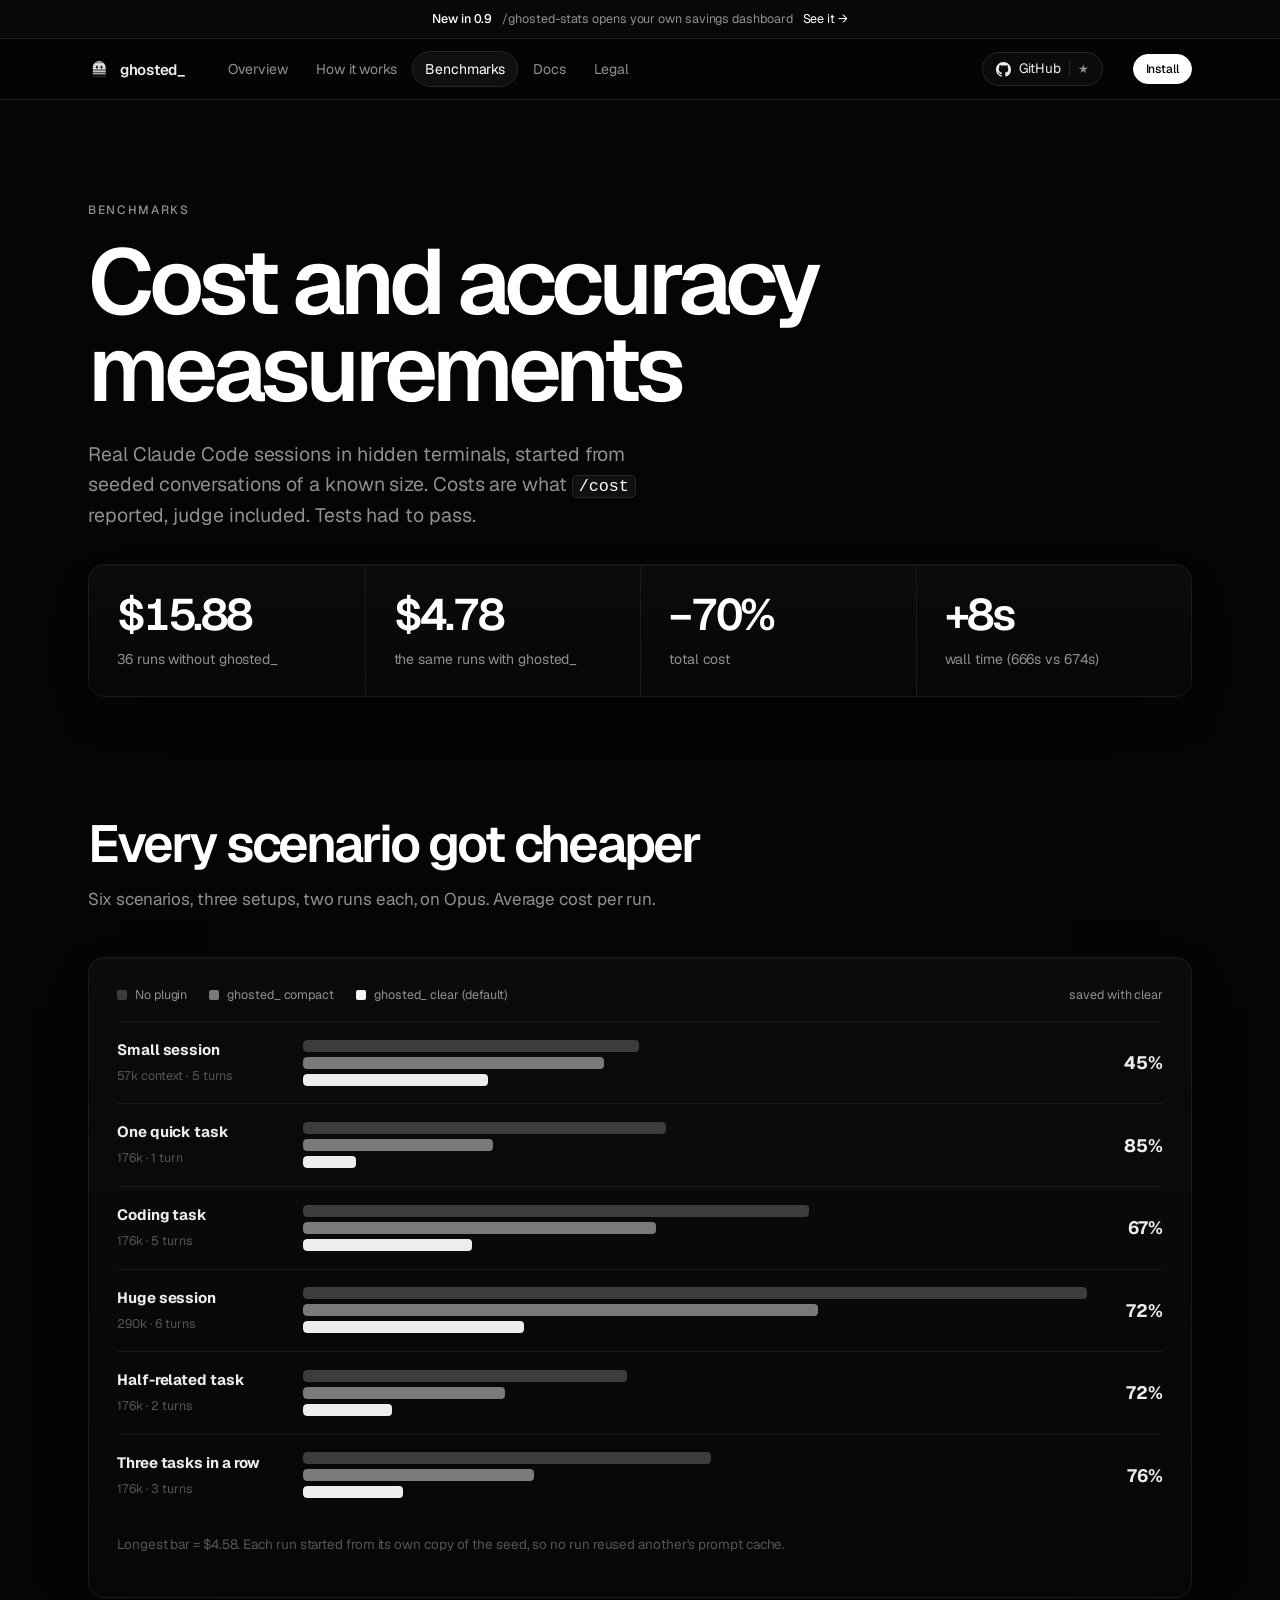
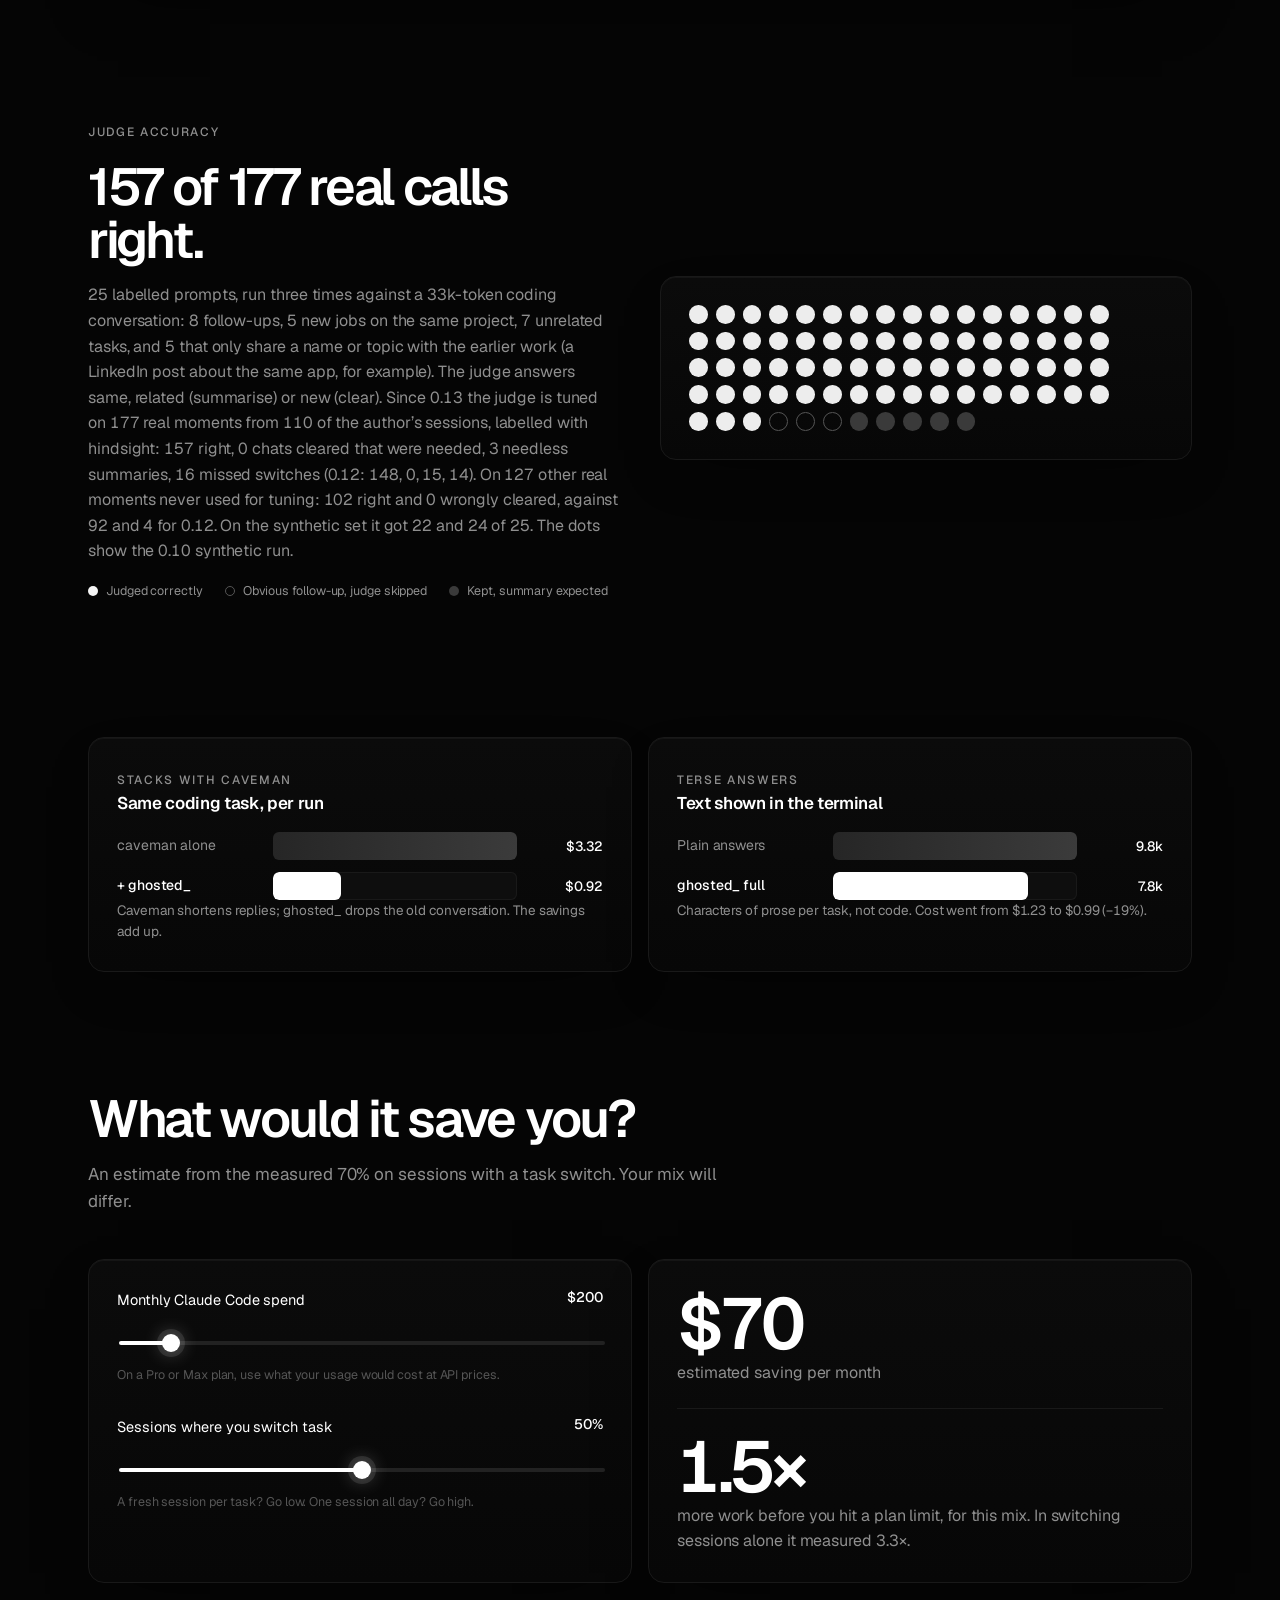
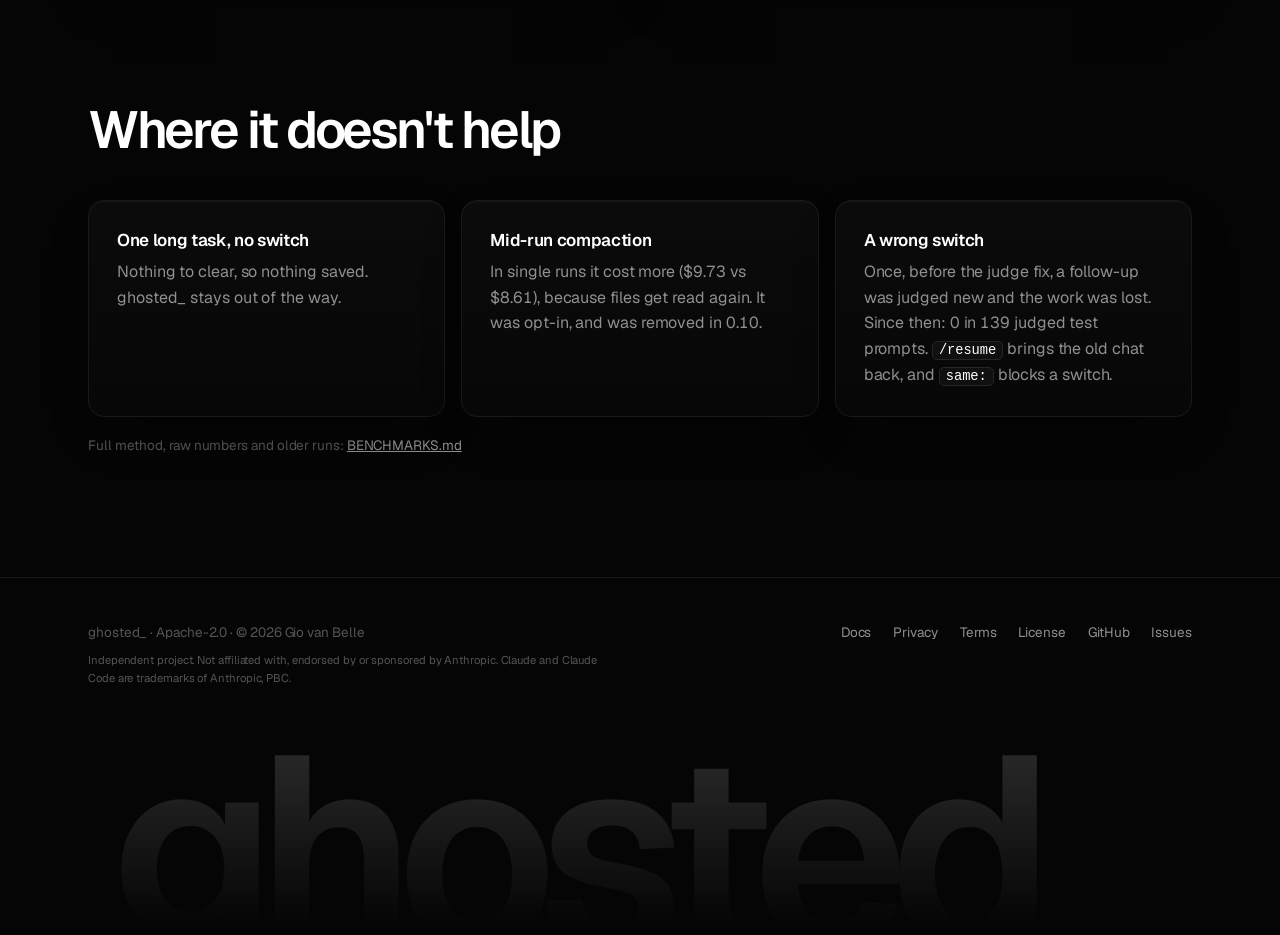
==== commit db65e1a8: "Site: quote the judge numbers from the untouched test set Co-Authored-By: Claude Opus 5.5 <noreply@a" ====
--- a/docs/benchmarks.html
+++ b/docs/benchmarks.html
@@ -80,7 +80,7 @@
       <div class="rv">
         <p class="kicker">Judge accuracy</p>
         <h2 id="acc-h">157 of 177 real calls right.</h2>
-        <p class="dim">25 labelled prompts, run three times against a 33k-token coding conversation: 8 follow-ups, 5 new jobs on the same project, 7 unrelated tasks, and 5 that only share a name or topic with the earlier work (a LinkedIn post about the same app, for example). The judge answers same, related (summarise) or new (clear). Since 0.13 the judge is tuned on 177 real moments from 110 of the author’s sessions, labelled with hindsight: 157 right, 0 chats cleared that were needed, 3 needless summaries, 16 missed switches (0.12: 148, 0, 15, 14). On the synthetic set it got 22 and 24 of 25. The dots show the 0.10 synthetic run.</p>
+        <p class="dim">25 labelled prompts, run three times against a 33k-token coding conversation: 8 follow-ups, 5 new jobs on the same project, 7 unrelated tasks, and 5 that only share a name or topic with the earlier work (a LinkedIn post about the same app, for example). The judge answers same, related (summarise) or new (clear). Since 0.13 the judge is tuned on 177 real moments from 110 of the author’s sessions, labelled with hindsight: 157 right, 0 chats cleared that were needed, 3 needless summaries, 16 missed switches (0.12: 148, 0, 15, 14). On 127 other real moments never used for tuning: 102 right and 0 wrongly cleared, against 92 and 4 for 0.12. On the synthetic set it got 22 and 24 of 25. The dots show the 0.10 synthetic run.</p>
         <div class="legend" style="margin-top:18px"><span><i style="background:#f5f5f5;border-radius:50%"></i>Judged correctly</span><span><i style="border:1.5px solid #555;border-radius:50%"></i>Obvious follow-up, judge skipped</span><span><i style="background:#3a3a3a;border-radius:50%"></i>Kept, summary expected</span></div>
       </div>
       <div class="fig rv"><div class="dots" role="img" aria-label="75 dots: 67 judged correctly, 3 skipped the judge as obvious follow-ups, 5 kept the chat where a summary was expected, 0 wrong switches."><i></i><i></i><i></i><i></i><i></i><i></i><i></i><i></i><i></i><i></i><i></i><i></i><i></i><i></i><i></i><i></i><i></i><i></i><i></i><i></i><i></i><i></i><i></i><i></i><i></i><i></i><i></i><i></i><i></i><i></i><i></i><i></i><i></i><i></i><i></i><i></i><i></i><i></i><i></i><i></i><i></i><i></i><i></i><i></i><i></i><i></i><i></i><i></i><i></i><i></i><i></i><i></i><i></i><i></i><i></i><i></i><i></i><i></i><i></i><i></i><i></i><i></i><i></i><i></i><i></i><i></i><i></i><i class="s"></i><i class="s"></i><i class="s"></i><i class="m"></i><i class="m"></i><i class="m"></i><i class="m"></i><i class="m"></i></div></div>
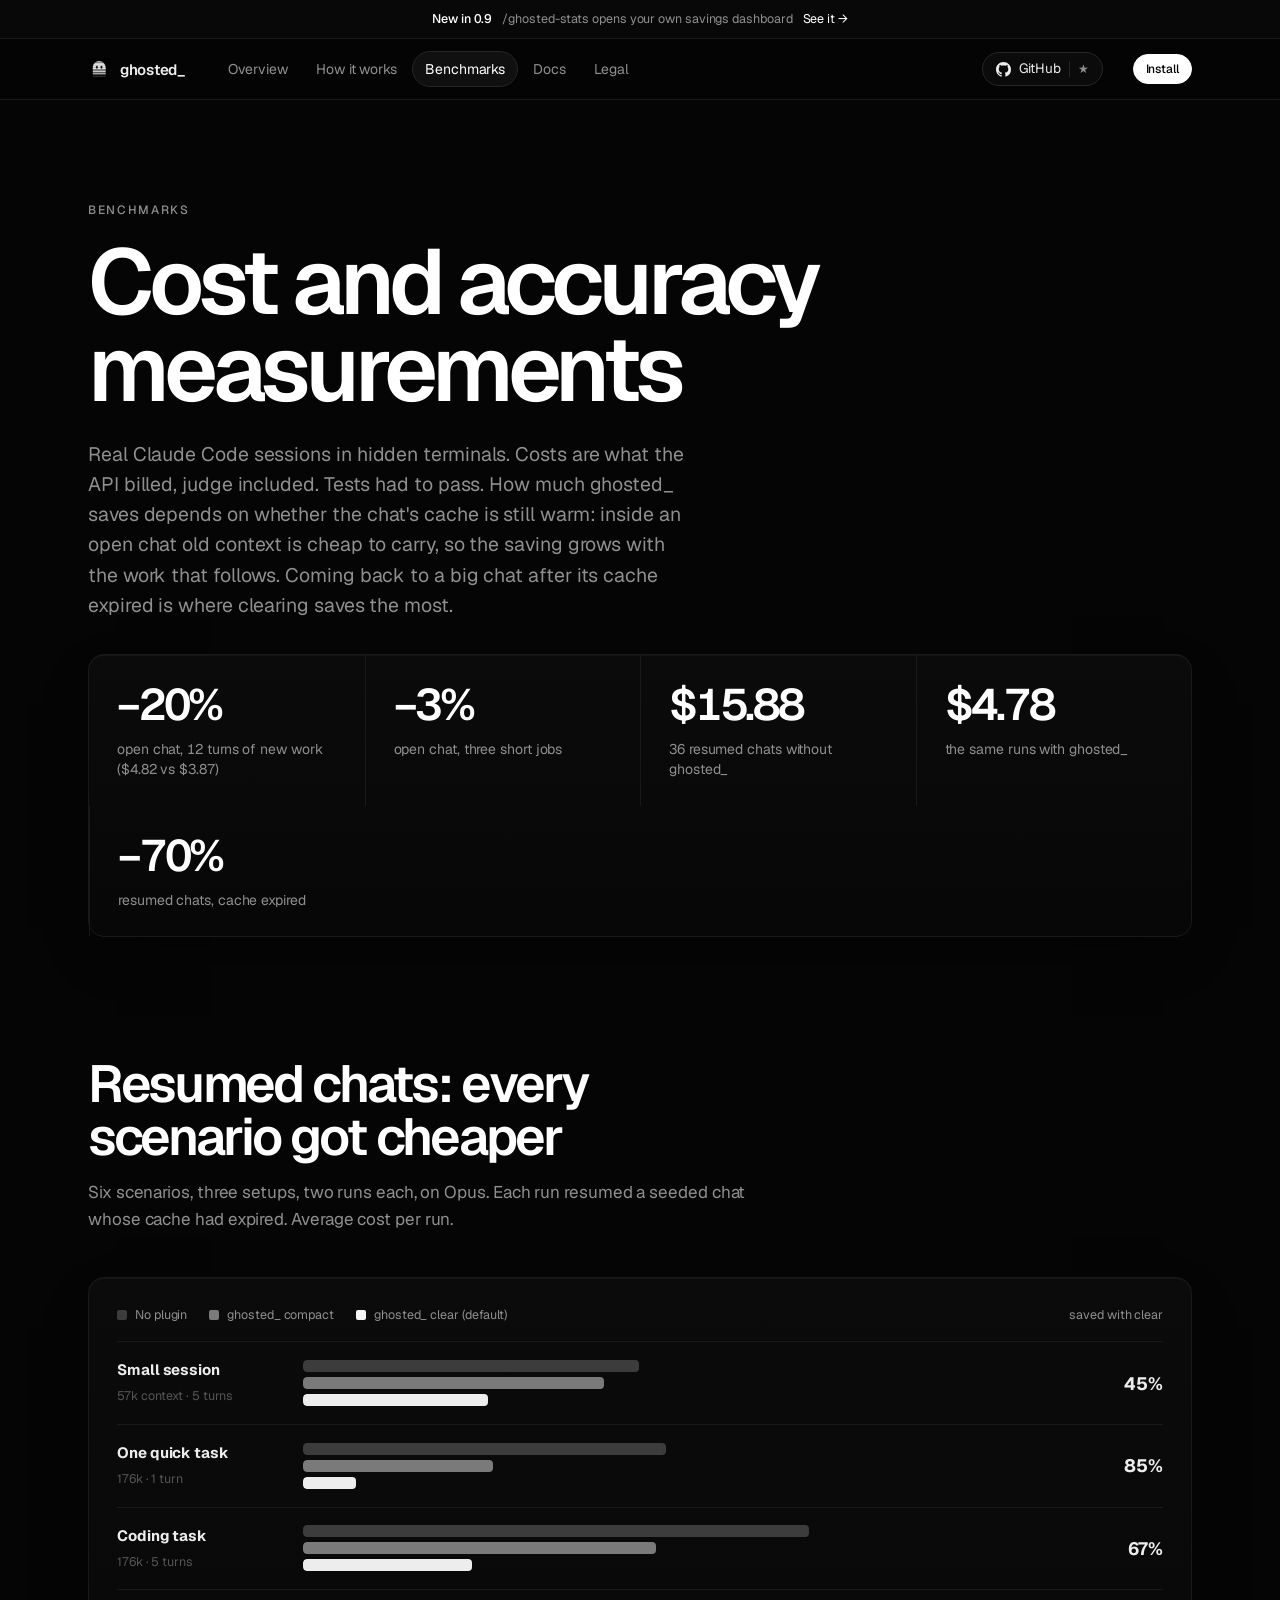
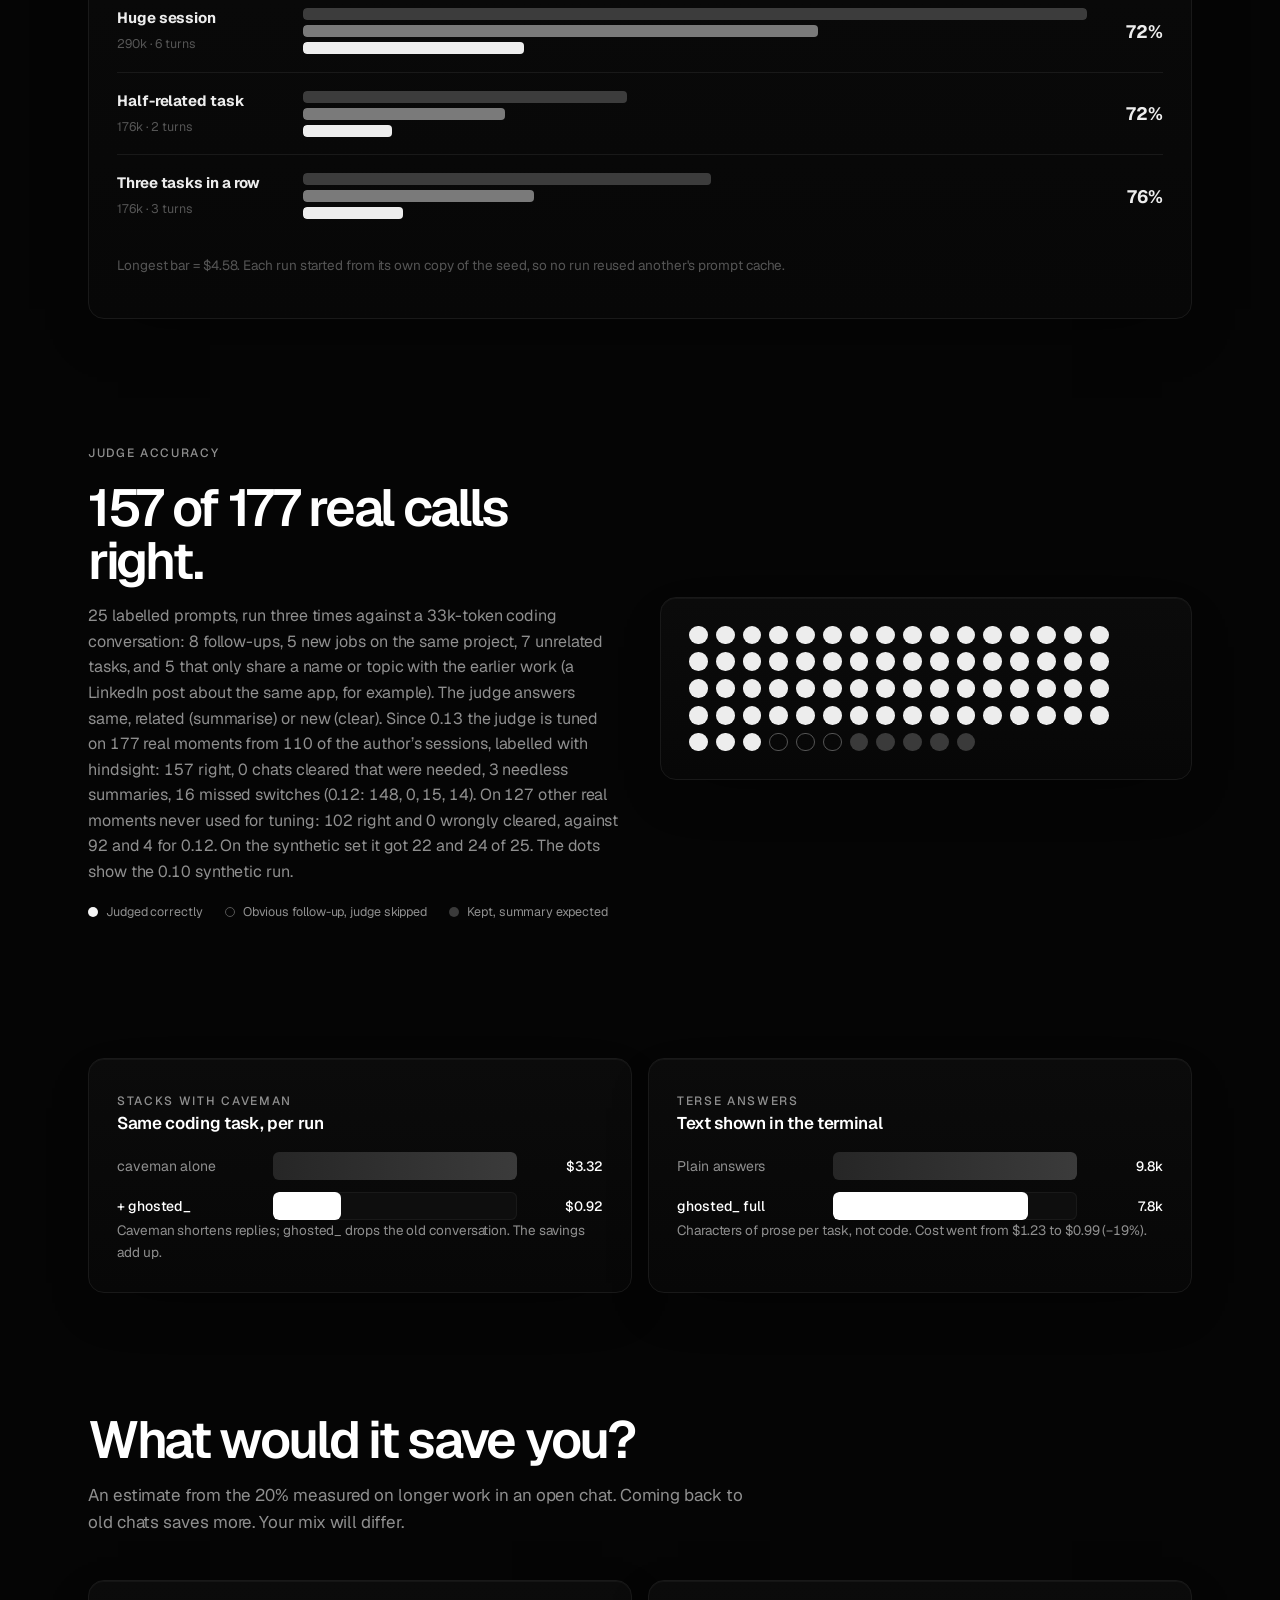
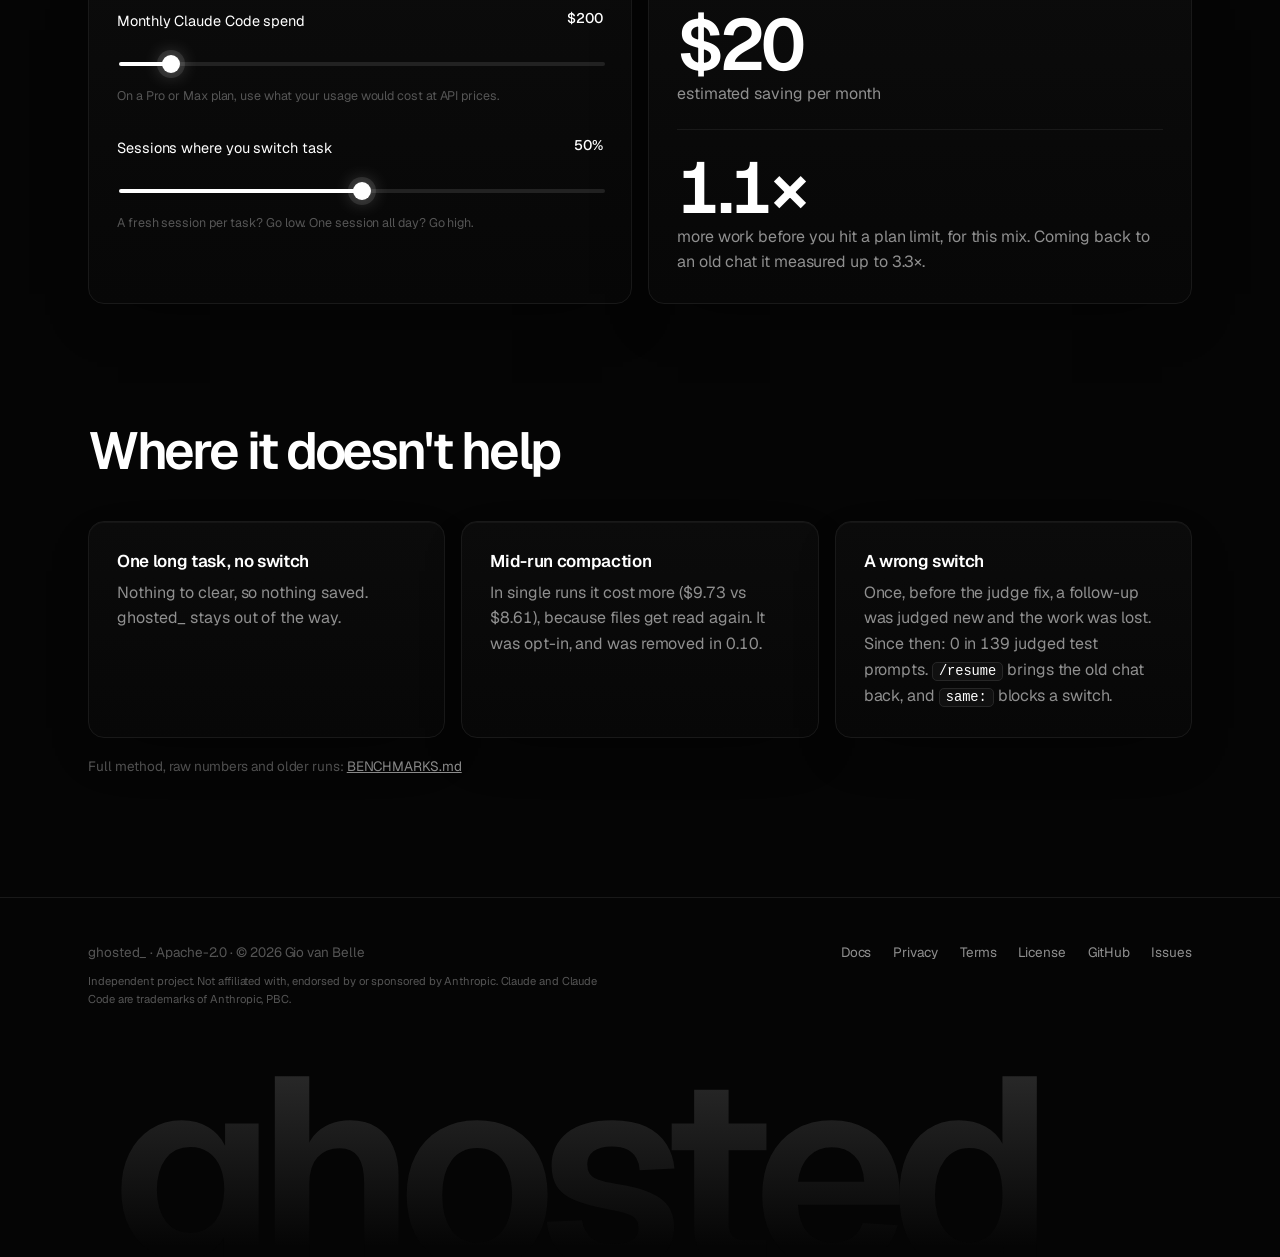
==== commit 6c74338a: "Honest savings: 20% live on longer work, 70% only for resumed chats Live A/B on Opus 5.5 with a warm" ====
--- a/docs/benchmarks.html
+++ b/docs/benchmarks.html
@@ -18,7 +18,7 @@
 <meta name="twitter:image" content="https://giovanbelle.github.io/ghosted/og.png">
 <link rel="icon" href="favicon.png">
 <link rel="preload" href="fonts/Geist-Variable.woff2" as="font" type="font/woff2" crossorigin>
-<link rel="stylesheet" href="style.css?v=0dcb4bca">
+<link rel="stylesheet" href="style.css?v=f8089982">
 </head>
 <body>
 <a class="skip" href="#main">Skip to content</a>
@@ -52,17 +52,18 @@
   <section class="phead">
     <p class="kicker">Benchmarks</p>
     <h1>Cost and accuracy measurements</h1>
-    <p class="lede">Real Claude Code sessions in hidden terminals, started from seeded conversations of a known size. Costs are what <code>/cost</code> reported, judge included. Tests had to pass.</p>
+    <p class="lede">Real Claude Code sessions in hidden terminals. Costs are what the API billed, judge included. Tests had to pass. How much ghosted_ saves depends on whether the chat's cache is still warm: inside an open chat old context is cheap to carry, so the saving grows with the work that follows. Coming back to a big chat after its cache expired is where clearing saves the most.</p>
     <div class="stats rv">
-      <div><b>$15.88</b><span>36 runs without ghosted_</span></div>
+      <div><b data-count="-20" data-suffix="%">−20%</b><span>open chat, 12 turns of new work ($4.82 vs $3.87)</span></div>
+      <div><b>−3%</b><span>open chat, three short jobs</span></div>
+      <div><b>$15.88</b><span>36 resumed chats without ghosted_</span></div>
       <div><b>$4.78</b><span>the same runs with ghosted_</span></div>
-      <div><b data-count="-70" data-suffix="%">−70%</b><span>total cost</span></div>
-      <div><b>+8s</b><span>wall time (666s vs 674s)</span></div>
-    </div>
+      <div><b>−70%</b><span>resumed chats, cache expired</span></div>
+          </div>
   </section>
 
   <section aria-labelledby="scn-h" style="padding-top:64px">
-    <div class="shead rv"><h2 id="scn-h">Every scenario got cheaper</h2><p>Six scenarios, three setups, two runs each, on Opus. Average cost per run.</p></div>
+    <div class="shead rv"><h2 id="scn-h">Resumed chats: every scenario got cheaper</h2><p>Six scenarios, three setups, two runs each, on Opus. Each run resumed a seeded chat whose cache had expired. Average cost per run.</p></div>
     <div class="fig rv">
       <div class="legend"><span><i style="background:#3c3c3c"></i>No plugin</span><span><i style="background:#7a7a7a"></i>ghosted_ compact</span><span><i style="background:#f5f5f5"></i>ghosted_ clear (default)</span><span style="margin-left:auto">saved with clear</span></div>
       <div class="scn"><div class="lab"><b>Small session</b><span>57k context · 5 turns</span></div><div class="trio"><div class="tr"><div class="f a" data-w="42.8"></div></div><div class="tr"><div class="f b" data-w="38.4"></div></div><div class="tr"><div class="f c" data-w="23.6"></div></div></div><div class="pct">45%</div></div>
@@ -111,16 +112,16 @@
   </section>
 
   <section aria-labelledby="calc-h">
-    <div class="shead rv"><h2 id="calc-h">What would it save you?</h2><p>An estimate from the measured 70% on sessions with a task switch. Your mix will differ.</p></div>
+    <div class="shead rv"><h2 id="calc-h">What would it save you?</h2><p>An estimate from the 20% measured on longer work in an open chat. Coming back to old chats saves more. Your mix will differ.</p></div>
     <div class="grid2">
       <div class="panel rv">
         <div class="field"><label for="spend">Monthly Claude Code spend <output id="spendOut" for="spend">$200</output></label><input id="spend" type="range" min="20" max="2000" step="10" value="200"><small>On a Pro or Max plan, use what your usage would cost at API prices.</small></div>
         <div class="field"><label for="share">Sessions where you switch task <output id="shareOut" for="share">50%</output></label><input id="share" type="range" min="0" max="100" step="5" value="50"><small>A fresh session per task? Go low. One session all day? Go high.</small></div>
       </div>
       <div class="panel rv" aria-live="polite" style="display:grid;gap:22px;align-content:center">
-        <div><div class="big" id="saved">$70</div><p>estimated saving per month</p></div>
+        <div><div class="big" id="saved">$20</div><p>estimated saving per month</p></div>
         <div style="height:1px;background:var(--line)"></div>
-        <div><div class="big" id="mult">1.5×</div><p>more work before you hit a plan limit, for this mix. In switching sessions alone it measured 3.3×.</p></div>
+        <div><div class="big" id="mult">1.1×</div><p>more work before you hit a plan limit, for this mix. Coming back to an old chat it measured up to 3.3×.</p></div>
       </div>
     </div>
   </section>
@@ -152,6 +153,6 @@
   </div>
   <div class="wordmark" aria-hidden="true">ghosted_</div>
 </footer>
-<script src="site.js?v=0dcb4bca"></script>
+<script src="site.js?v=f8089982"></script>
 </body>
 </html>
